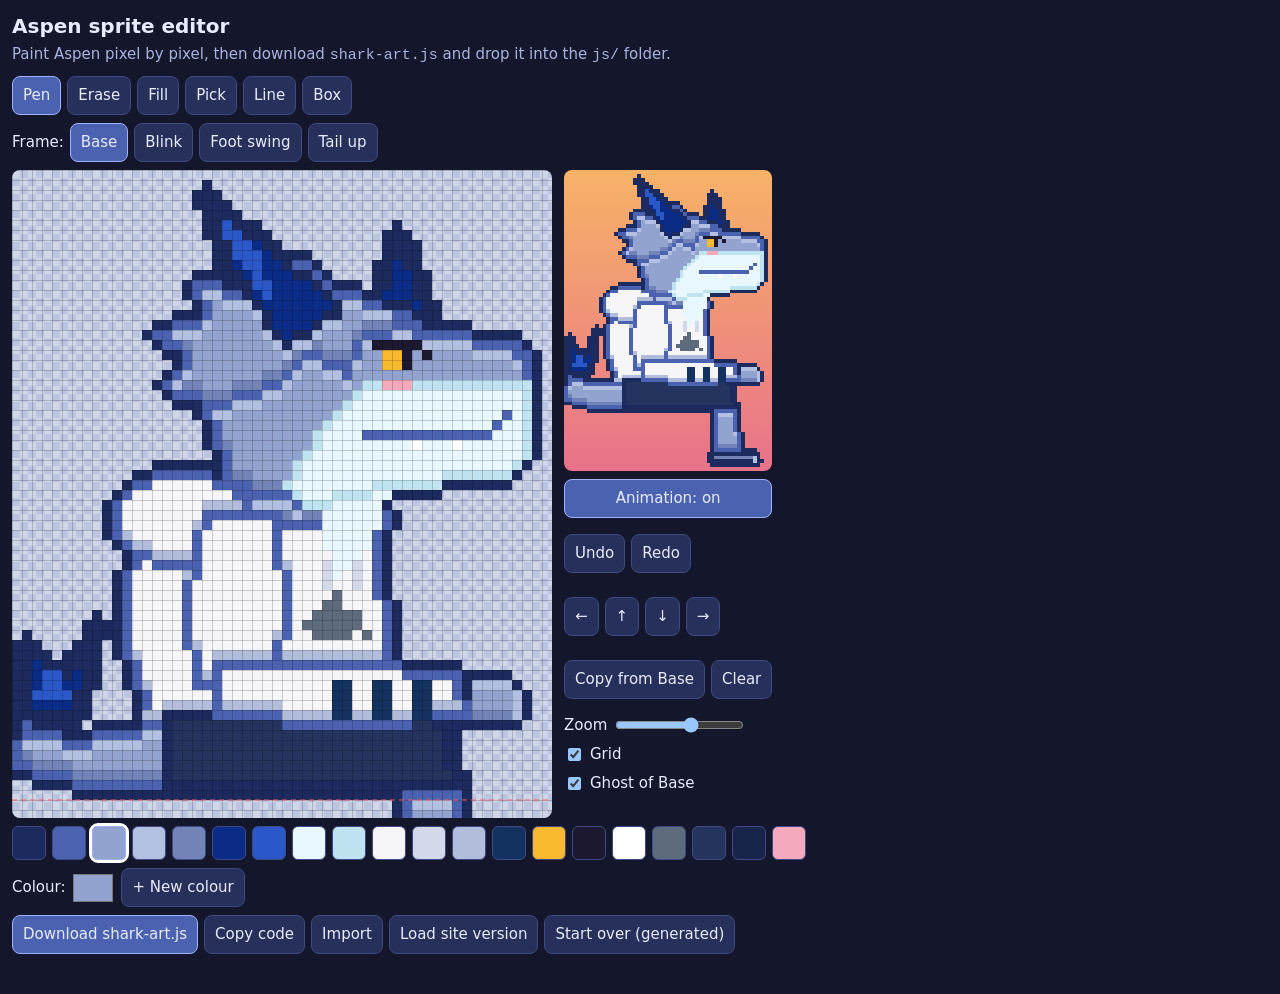
==== editor.html @ 0b8e8479 "PLEASE" ====
<!doctype html>
<html lang="en">
<head>
<meta charset="utf-8">
<meta name="viewport" content="width=device-width,initial-scale=1">
<meta name="robots" content="noindex, nofollow">
<title>Aspen sprite editor</title>
<style>
:root{color-scheme:dark}
body{margin:0;padding:12px;background:#14172b;color:#e8ecff;font:15px/1.4 system-ui,sans-serif}
h1{font-size:20px;margin:0 0 4px}
.s{margin:0 0 10px;color:#a9b3e0}
button,.btn{background:#27305a;color:inherit;border:1px solid #3d4a85;border-radius:8px;padding:8px 10px;font:inherit;cursor:pointer}
button.on{background:#4a62b0;border-color:#9fb2ff}
.bar{display:flex;flex-wrap:wrap;gap:6px;margin:8px 0;align-items:center}
.row{display:flex;flex-wrap:wrap;gap:12px;align-items:flex-start}
.wrap{max-width:100%;max-height:72vh;overflow:auto;border-radius:8px;background-color:#cfd6ea;background-image:linear-gradient(45deg,#bcc5df 25%,transparent 25%,transparent 75%,#bcc5df 75%),linear-gradient(45deg,#bcc5df 25%,transparent 25%,transparent 75%,#bcc5df 75%);background-size:16px 16px;background-position:0 0,8px 8px}
#cv{display:block;touch-action:none;image-rendering:pixelated;cursor:crosshair}
.sw{width:34px;height:34px;padding:0;border-radius:6px}
.sw.on{outline:3px solid #fff}
#pv{image-rendering:pixelated;background:linear-gradient(#f7b267,#e8728a);border-radius:8px;display:block}
#cc{width:44px;height:36px;padding:0;border:0;background:none}
#msg{color:#9fe8b0;min-height:1.4em}
#out{display:none;width:100%;height:120px;margin-top:8px;background:#0d1020;color:#e8ecff}
label{display:flex;gap:6px;align-items:center}
.side{display:flex;flex-direction:column;gap:8px}
</style>
</head>
<body>
<h1>Aspen sprite editor</h1>
<p class="s">Paint Aspen pixel by pixel, then download <code>shark-art.js</code> and drop it into the <code>js/</code> folder.</p>

<div class="bar" id="tools"></div>
<div class="bar"><span>Frame:</span><span class="bar" id="tabs" style="margin:0"></span></div>

<div class="row">
  <div class="wrap" id="wrap"><canvas id="cv"></canvas></div>
  <div class="side">
    <canvas id="pv" width="162" height="234"></canvas>
    <button id="an" class="on">Animation: on</button>
    <div class="bar"><button id="undo">Undo</button><button id="redo">Redo</button></div>
    <div class="bar"><button id="nL">&larr;</button><button id="nU">&uarr;</button><button id="nD">&darr;</button><button id="nR">&rarr;</button></div>
    <div class="bar"><button id="cfb">Copy from Base</button><button id="clr">Clear</button></div>
    <label>Zoom <input type="range" id="z" min="4" max="14"></label>
    <label><input type="checkbox" id="gr" checked> Grid</label>
    <label><input type="checkbox" id="on" checked> Ghost of Base</label>
  </div>
</div>

<div class="bar" id="pal"></div>
<div class="bar"><span>Colour:</span><input type="color" id="cc"><button id="add">+ New colour</button></div>

<div class="bar">
  <button id="dl" class="on">Download shark-art.js</button>
  <button id="cp">Copy code</button>
  <label class="btn">Import <input type="file" id="imp" accept=".js,.json,.txt" hidden></label>
  <button id="ld">Load site version</button>
  <button id="rs">Start over (generated)</button>
</div>
<div id="msg"></div>
<textarea id="out" readonly></textarea>

<script src="js/shark.js"></script>
<script src="js/shark-art.js"></script>
<script>
(function () {
  'use strict';
  var S = window.AspenSprite, SW = S.SW, SH = S.SH, PAL = S.PAL;
  var ORIG = JSON.parse(JSON.stringify(PAL));
  var $ = function (i) { return document.getElementById(i); };
  var NAMES = ['base', 'blink', 'swing', 'tail'];
  var LABEL = { base: 'Base', blink: 'Blink', swing: 'Foot swing', tail: 'Tail up' };
  var F = {}, undo = {}, redo = {}, cur = 'base', tool = 'pen', col = 'b';
  var zoom = Math.max(4, Math.min(10, Math.floor((window.innerWidth - 24) / SW)));
  var down = false, last = null, start = null, snap = null, anim = true, t = 0, KEY = 'aspen-sprite-draft';
  var cv = $('cv'), cx = cv.getContext('2d'), pv = $('pv'), pc = pv.getContext('2d');

  function clone(g) { return g.map(function (r) { return r.slice(); }); }
  function rows(g) { return g.map(function (r) { return r.join(''); }); }
  function toGrid(rs) { return rs.map(function (r) { return r.split(''); }); }
  function blank() { var g = []; for (var y = 0; y < SH; y++) g.push(new Array(SW).fill('.')); return g; }
  function same(a, b) { return rows(a).join('|') === rows(b).join('|'); }
  function art() {
    var o = { pal: {}, base: rows(F.base) };
    Object.keys(PAL).forEach(function (k) { o.pal[k] = PAL[k]; });
    NAMES.slice(1).forEach(function (n) { if (!same(F[n], F.base)) o[n] = rows(F[n]); });
    return o;
  }
  function resetHist() { NAMES.forEach(function (n) { undo[n] = []; redo[n] = []; }); }
  function restorePal() { Object.keys(PAL).forEach(function (k) { delete PAL[k]; }); Object.keys(ORIG).forEach(function (k) { PAL[k] = ORIG[k]; }); }
  function loadProc() {
    restorePal();
    F.base = S.buildProc({}); F.blink = S.buildProc({ blink: true });
    F.swing = S.buildProc({ swing: 1 }); F.tail = S.buildProc({ tail: 2 });
  }
  function loadArt(a) {
    Object.keys(a.pal || {}).forEach(function (k) { PAL[k] = a.pal[k]; });
    F.base = toGrid(a.base);
    NAMES.slice(1).forEach(function (n) { F[n] = a[n] ? toGrid(a[n]) : clone(F.base); });
  }
  function save() { try { localStorage.setItem(KEY, JSON.stringify(art())); } catch (e) {} }
  function msg(s) { $('msg').textContent = s; setTimeout(function () { $('msg').textContent = ''; }, 2500); }

  /* ---------- drawing the editor canvas ---------- */
  function paint(g) {
    for (var y = 0; y < SH; y++) for (var x = 0; x < SW; x++) {
      var k = g[y][x]; if (k === '.') continue;
      cx.fillStyle = PAL[k] || '#f0f'; cx.fillRect(x * zoom, y * zoom, zoom, zoom);
    }
  }
  function draw() {
    cx.clearRect(0, 0, cv.width, cv.height);
    if ($('on').checked && cur !== 'base') { cx.globalAlpha = 0.3; paint(F.base); cx.globalAlpha = 1; }
    paint(F[cur]);
    if ($('gr').checked && zoom >= 6) {
      cx.strokeStyle = 'rgba(0,0,0,.18)'; cx.lineWidth = 1; cx.beginPath();
      for (var x = 0; x <= SW; x++) { cx.moveTo(x * zoom + 0.5, 0); cx.lineTo(x * zoom + 0.5, SH * zoom); }
      for (var y = 0; y <= SH; y++) { cx.moveTo(0, y * zoom + 0.5); cx.lineTo(SW * zoom, y * zoom + 0.5); }
      cx.stroke();
    }
    cx.strokeStyle = '#ff5a5a'; cx.setLineDash([5, 4]); cx.beginPath();   // deck surface (hips sit just above this line)
    cx.moveTo(0, S.SEAT * zoom); cx.lineTo(SW * zoom, S.SEAT * zoom); cx.stroke(); cx.setLineDash([]);
  }
  function size() { cv.width = SW * zoom; cv.height = SH * zoom; cv.style.width = cv.width + 'px'; cv.style.height = cv.height + 'px'; draw(); }
  function mk(w, h) { var c = document.createElement('canvas'); c.width = w; c.height = h; return c; }
  function preview(opt) {
    var c = S.toCanvas(S.fromArt(art(), opt || {}), mk);
    pc.imageSmoothingEnabled = false; pc.clearRect(0, 0, pv.width, pv.height); pc.drawImage(c, 0, 0, pv.width, pv.height);
  }
  function after() { draw(); save(); preview(); }

  /* ---------- tools ---------- */
  function put(g, x, y, k) { if (x >= 0 && y >= 0 && x < SW && y < SH) g[y][x] = k; }
  function line(g, x0, y0, x1, y1, k) {
    var dx = Math.abs(x1 - x0), dy = -Math.abs(y1 - y0), sx = x0 < x1 ? 1 : -1, sy = y0 < y1 ? 1 : -1, e = dx + dy;
    for (;;) { put(g, x0, y0, k); if (x0 === x1 && y0 === y1) break; var e2 = 2 * e; if (e2 >= dy) { e += dy; x0 += sx; } if (e2 <= dx) { e += dx; y0 += sy; } }
  }
  function box(g, x0, y0, x1, y1, k) {
    for (var y = Math.min(y0, y1); y <= Math.max(y0, y1); y++) for (var x = Math.min(x0, x1); x <= Math.max(x0, x1); x++) put(g, x, y, k);
  }
  function fill(g, x, y, k) {
    var tg = g[y][x]; if (tg === k) return; var st = [[x, y]];
    while (st.length) { var p = st.pop(), px = p[0], py = p[1]; if (px < 0 || py < 0 || px >= SW || py >= SH || g[py][px] !== tg) continue; g[py][px] = k; st.push([px + 1, py], [px - 1, py], [px, py + 1], [px, py - 1]); }
  }
  function push() { undo[cur].push(JSON.stringify(rows(F[cur]))); if (undo[cur].length > 100) undo[cur].shift(); redo[cur] = []; }
  function doUndo() { var u = undo[cur]; if (!u.length) return; redo[cur].push(JSON.stringify(rows(F[cur]))); F[cur] = toGrid(JSON.parse(u.pop())); after(); }
  function doRedo() { var r = redo[cur]; if (!r.length) return; undo[cur].push(JSON.stringify(rows(F[cur]))); F[cur] = toGrid(JSON.parse(r.pop())); after(); }
  function nudge(dx, dy) {
    push(); var g = F[cur], n = blank();
    for (var y = 0; y < SH; y++) for (var x = 0; x < SW; x++) { var nx = x + dx, ny = y + dy; if (nx >= 0 && ny >= 0 && nx < SW && ny < SH) n[ny][nx] = g[y][x]; }
    F[cur] = n; after();
  }
  function pos(e) { var r = cv.getBoundingClientRect(); return [Math.floor((e.clientX - r.left) / r.width * SW), Math.floor((e.clientY - r.top) / r.height * SH)]; }

  cv.addEventListener('pointerdown', function (e) {
    e.preventDefault(); var p = pos(e);
    if (p[0] < 0 || p[1] < 0 || p[0] >= SW || p[1] >= SH) return;
    var g = F[cur], k = tool === 'erase' ? '.' : col;
    if (tool === 'pick') { var c = g[p[1]][p[0]]; if (c !== '.') { col = c; tool = 'pen'; ui(); } return; }
    cv.setPointerCapture(e.pointerId); push(); down = true; start = last = p; snap = clone(g);
    if (tool === 'fill') fill(g, p[0], p[1], k); else if (tool === 'pen' || tool === 'erase') put(g, p[0], p[1], k);
    draw();
  });
  cv.addEventListener('pointermove', function (e) {
    if (!down) return; var p = pos(e), k = tool === 'erase' ? '.' : col;
    if (tool === 'pen' || tool === 'erase') { line(F[cur], last[0], last[1], p[0], p[1], k); last = p; }
    else if (tool === 'line' || tool === 'box') { F[cur] = clone(snap); (tool === 'line' ? line : box)(F[cur], start[0], start[1], p[0], p[1], k); }
    draw();
  });
  function up() { if (down) { down = false; save(); preview(); } }
  cv.addEventListener('pointerup', up); cv.addEventListener('pointercancel', up);

  /* ---------- interface ---------- */
  function ui() {
    $('tools').innerHTML = [['pen', 'Pen'], ['erase', 'Erase'], ['fill', 'Fill'], ['pick', 'Pick'], ['line', 'Line'], ['box', 'Box']].map(function (x) {
      return '<button data-t="' + x[0] + '"' + (tool === x[0] ? ' class="on"' : '') + '>' + x[1] + '</button>';
    }).join('');
    $('tabs').innerHTML = NAMES.map(function (n) { return '<button data-f="' + n + '"' + (cur === n ? ' class="on"' : '') + '>' + LABEL[n] + '</button>'; }).join('');
    $('pal').innerHTML = Object.keys(PAL).map(function (k) {
      return '<button class="sw' + (col === k ? ' on' : '') + '" data-k="' + k + '" style="background:' + PAL[k] + '" title="' + k + '"></button>';
    }).join('');
    if ($('cc').value !== PAL[col]) $('cc').value = PAL[col] || '#000000';
  }
  $('tools').onclick = function (e) { var v = e.target.getAttribute('data-t'); if (v) { tool = v; ui(); } };
  $('tabs').onclick = function (e) { var v = e.target.getAttribute('data-f'); if (v) { cur = v; ui(); draw(); } };
  $('pal').onclick = function (e) { var v = e.target.getAttribute('data-k'); if (v) { col = v; if (tool === 'erase' || tool === 'pick') tool = 'pen'; ui(); } };
  $('cc').oninput = function () { PAL[col] = this.value; ui(); draw(); save(); preview(); };
  $('add').onclick = function () {
    var cs = 'acefjklmoqrsuxzACDEIJKLMQRTUVXYZ0123456789', k = '';
    for (var i = 0; i < cs.length; i++) if (!(cs[i] in PAL)) { k = cs[i]; break; }
    if (!k) { msg('Palette is full'); return; }
    PAL[k] = '#ff00ff'; col = k; tool = 'pen'; ui();
  };
  $('undo').onclick = doUndo; $('redo').onclick = doRedo;
  $('nL').onclick = function () { nudge(-1, 0); }; $('nR').onclick = function () { nudge(1, 0); };
  $('nU').onclick = function () { nudge(0, -1); }; $('nD').onclick = function () { nudge(0, 1); };
  $('cfb').onclick = function () { if (cur === 'base') return; push(); F[cur] = clone(F.base); after(); };
  $('clr').onclick = function () { push(); F[cur] = blank(); after(); };
  $('z').oninput = function () { zoom = +this.value; size(); };
  $('gr').onchange = draw; $('on').onchange = draw;
  $('an').onclick = function () { anim = !anim; this.textContent = 'Animation: ' + (anim ? 'on' : 'off'); this.className = anim ? 'on' : ''; if (!anim) preview(); };
  document.addEventListener('keydown', function (e) {
    if (!(e.ctrlKey || e.metaKey)) return;
    if (e.key === 'z') { e.preventDefault(); e.shiftKey ? doRedo() : doUndo(); }
    else if (e.key === 'y') { e.preventDefault(); doRedo(); }
  });
  function fresh() { resetHist(); ui(); size(); preview(); save(); }
  $('ld').onclick = function () { if (window.AspenSpriteArt) loadArt(window.AspenSpriteArt); else loadProc(); fresh(); msg('Loaded what the site uses right now'); };
  $('rs').onclick = function () { if (confirm('Throw away your edits and start from the generated sprite?')) { loadProc(); fresh(); } };

  /* ---------- export / import ---------- */
  function text() { return '/* Aspen sprite art, made with editor.html. Put this file at js/shark-art.js and reload the site. */\nwindow.AspenSpriteArt = ' + JSON.stringify(art(), null, 1) + ';\n'; }
  $('dl').onclick = function () {
    var a = document.createElement('a'); a.href = URL.createObjectURL(new Blob([text()], { type: 'text/javascript' }));
    a.download = 'shark-art.js'; document.body.appendChild(a); a.click(); a.remove(); msg('Downloaded shark-art.js');
  };
  function fallback(s) { var o = $('out'); o.style.display = 'block'; o.value = s; o.select(); msg('Select all and copy'); }
  $('cp').onclick = function () {
    var s = text();
    if (navigator.clipboard) navigator.clipboard.writeText(s).then(function () { msg('Copied!'); }, function () { fallback(s); }); else fallback(s);
  };
  $('imp').onchange = function () {
    var f = this.files[0]; if (!f) return; var r = new FileReader();
    r.onload = function () {
      try {
        var tx = r.result, a = JSON.parse(tx.slice(tx.indexOf('{'), tx.lastIndexOf('}') + 1));
        if (a.base && a.base.length === SH) { loadArt(a); fresh(); msg('Imported'); } else msg('That is not a sprite file');
      } catch (e) { msg('Could not read that file'); }
    };
    r.readAsText(f);
  };

  /* ---------- start ---------- */
  var d = null; try { d = JSON.parse(localStorage.getItem(KEY)); } catch (e) {}
  if (d && d.base && d.base.length === SH) loadArt(d); else if (window.AspenSpriteArt) loadArt(window.AspenSpriteArt); else loadProc();
  $('z').value = zoom; resetHist(); ui(); size(); preview();
  setInterval(function () {
    if (!anim) return; t++;
    preview({ blink: t % 12 === 0, swing: (t >> 2) & 1, tail: [0, 1, 2, 1][t % 4] });
  }, 350);
})();
</script>
</body>
</html>
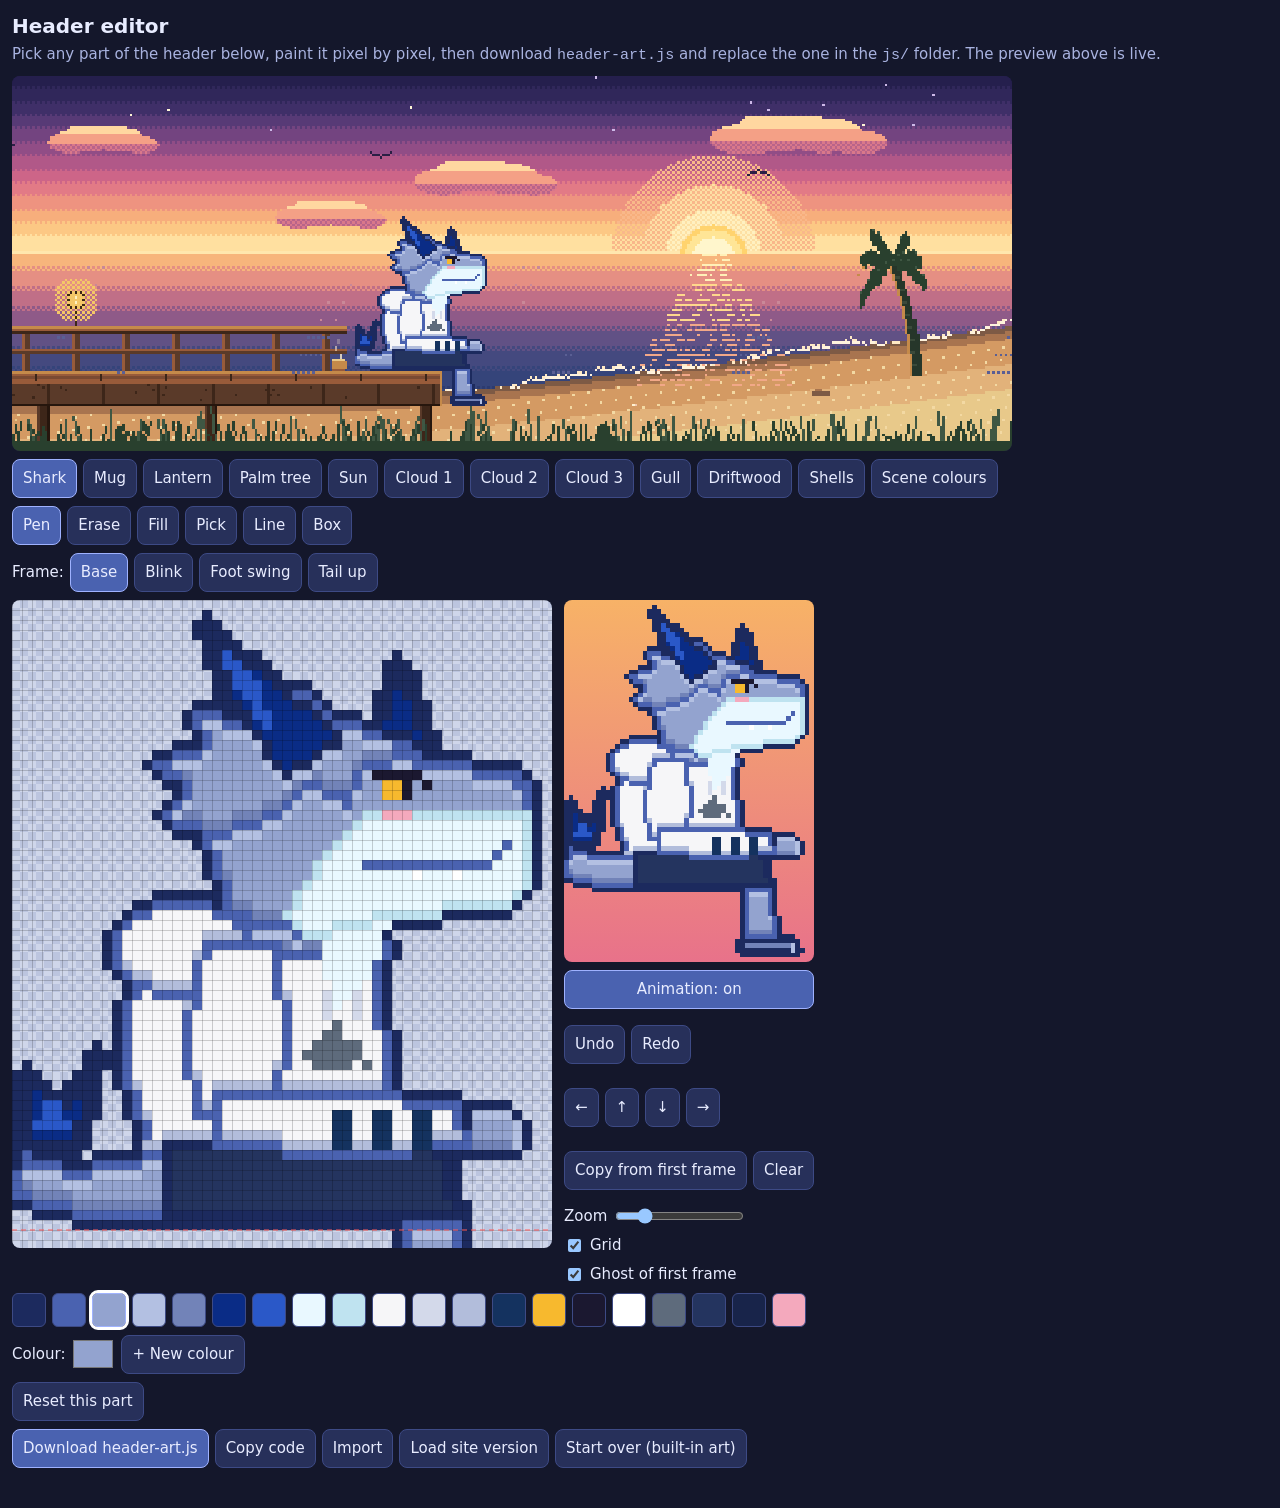
==== commit 45ee7ab3: "Rebuild header editor" ====
--- a/editor.html
+++ b/editor.html
@@ -4,11 +4,12 @@
 <meta charset="utf-8">
 <meta name="viewport" content="width=device-width,initial-scale=1">
 <meta name="robots" content="noindex, nofollow">
-<title>Aspen sprite editor</title>
+<title>Header editor</title>
 <style>
 :root{color-scheme:dark}
 body{margin:0;padding:12px;background:#14172b;color:#e8ecff;font:15px/1.4 system-ui,sans-serif}
 h1{font-size:20px;margin:0 0 4px}
+h2{font-size:16px;margin:12px 0 4px}
 .s{margin:0 0 10px;color:#a9b3e0}
 button,.btn{background:#27305a;color:inherit;border:1px solid #3d4a85;border-radius:8px;padding:8px 10px;font:inherit;cursor:pointer}
 button.on{background:#4a62b0;border-color:#9fb2ff}
@@ -18,116 +19,278 @@
 #cv{display:block;touch-action:none;image-rendering:pixelated;cursor:crosshair}
 .sw{width:34px;height:34px;padding:0;border-radius:6px}
 .sw.on{outline:3px solid #fff}
-#pv{image-rendering:pixelated;background:linear-gradient(#f7b267,#e8728a);border-radius:8px;display:block}
+#pv{image-rendering:pixelated;background:linear-gradient(#f7b267,#e8728a);border-radius:8px;display:block;max-width:100%}
 #cc{width:44px;height:36px;padding:0;border:0;background:none}
 #msg{color:#9fe8b0;min-height:1.4em}
 #out{display:none;width:100%;height:120px;margin-top:8px;background:#0d1020;color:#e8ecff}
 label{display:flex;gap:6px;align-items:center}
 .side{display:flex;flex-direction:column;gap:8px}
+#hdr{display:block;width:100%;max-width:1000px;image-rendering:pixelated;image-rendering:crisp-edges;border-radius:8px;background:#251f4d}
+#assets button .dot{display:inline-block;width:7px;height:7px;border-radius:50%;background:#9fe8b0;margin-left:6px}
+.grp{margin:10px 0}
+.grp b{display:block;margin-bottom:2px;color:#a9b3e0;font-weight:600}
+.cs input,.cl input{width:44px;height:34px;padding:0;border:0;background:none;cursor:pointer}
+.cl{min-width:230px}
 </style>
 </head>
 <body>
-<h1>Aspen sprite editor</h1>
-<p class="s">Paint Aspen pixel by pixel, then download <code>shark-art.js</code> and drop it into the <code>js/</code> folder.</p>
-
-<div class="bar" id="tools"></div>
-<div class="bar"><span>Frame:</span><span class="bar" id="tabs" style="margin:0"></span></div>
-
-<div class="row">
-  <div class="wrap" id="wrap"><canvas id="cv"></canvas></div>
-  <div class="side">
-    <canvas id="pv" width="162" height="234"></canvas>
-    <button id="an" class="on">Animation: on</button>
-    <div class="bar"><button id="undo">Undo</button><button id="redo">Redo</button></div>
-    <div class="bar"><button id="nL">&larr;</button><button id="nU">&uarr;</button><button id="nD">&darr;</button><button id="nR">&rarr;</button></div>
-    <div class="bar"><button id="cfb">Copy from Base</button><button id="clr">Clear</button></div>
-    <label>Zoom <input type="range" id="z" min="4" max="14"></label>
-    <label><input type="checkbox" id="gr" checked> Grid</label>
-    <label><input type="checkbox" id="on" checked> Ghost of Base</label>
+<h1>Header editor</h1>
+<p class="s">Pick any part of the header below, paint it pixel by pixel, then download <code>header-art.js</code> and replace the one in the <code>js/</code> folder. The preview above is live.</p>
+
+<canvas id="hdr" width="400" height="150" aria-label="Live preview of the header"></canvas>
+
+<div class="bar" id="assets"></div>
+
+<div id="sp">
+  <div class="bar" id="tools"></div>
+  <div class="bar multi"><span>Frame:</span><span class="bar" id="tabs" style="margin:0"></span></div>
+
+  <div class="row">
+    <div class="wrap" id="wrap"><canvas id="cv"></canvas></div>
+    <div class="side">
+      <canvas id="pv" width="162" height="234"></canvas>
+      <button id="an" class="on">Animation: on</button>
+      <div class="bar"><button id="undo">Undo</button><button id="redo">Redo</button></div>
+      <div class="bar"><button id="nL">&larr;</button><button id="nU">&uarr;</button><button id="nD">&darr;</button><button id="nR">&rarr;</button></div>
+      <div class="bar"><button id="cfb" class="multi">Copy from first frame</button><button id="clr">Clear</button></div>
+      <label>Zoom <input type="range" id="z" min="3" max="40"></label>
+      <label><input type="checkbox" id="gr" checked> Grid</label>
+      <label class="multi"><input type="checkbox" id="on" checked> Ghost of first frame</label>
+    </div>
   </div>
+
+  <div class="bar" id="pal"></div>
+  <div class="bar"><span>Colour:</span><input type="color" id="cc"><button id="add">+ New colour</button></div>
+  <div class="bar"><button id="ra">Reset this part</button></div>
 </div>
 
-<div class="bar" id="pal"></div>
-<div class="bar"><span>Colour:</span><input type="color" id="cc"><button id="add">+ New colour</button></div>
+<div id="colp" style="display:none"></div>
 
 <div class="bar">
-  <button id="dl" class="on">Download shark-art.js</button>
+  <button id="dl" class="on">Download header-art.js</button>
   <button id="cp">Copy code</button>
   <label class="btn">Import <input type="file" id="imp" accept=".js,.json,.txt" hidden></label>
   <button id="ld">Load site version</button>
-  <button id="rs">Start over (generated)</button>
+  <button id="rs">Start over (built-in art)</button>
 </div>
 <div id="msg"></div>
 <textarea id="out" readonly></textarea>
 
+<script src="js/header-art.js"></script>
 <script src="js/shark.js"></script>
-<script src="js/shark-art.js"></script>
+<script src="js/scene.js"></script>
 <script>
 (function () {
   'use strict';
-  var S = window.AspenSprite, SW = S.SW, SH = S.SH, PAL = S.PAL;
-  var ORIG = JSON.parse(JSON.stringify(PAL));
+  var S = window.AspenSprite, SC = window.AspenScene;
   var $ = function (i) { return document.getElementById(i); };
-  var NAMES = ['base', 'blink', 'swing', 'tail'];
-  var LABEL = { base: 'Base', blink: 'Blink', swing: 'Foot swing', tail: 'Tail up' };
-  var F = {}, undo = {}, redo = {}, cur = 'base', tool = 'pen', col = 'b';
-  var zoom = Math.max(4, Math.min(10, Math.floor((window.innerWidth - 24) / SW)));
-  var down = false, last = null, start = null, snap = null, anim = true, t = 0, KEY = 'aspen-sprite-draft';
+  var CHARS = 'abcdefghijklmnopqrstuvwxyzABCDEFGHIJKLMNOPQRSTUVWXYZ0123456789';
+  var KEY = 'aspen-header-draft', OLD_KEY = 'aspen-sprite-draft';
+  var PAL = S.PAL, ORIG = jc(PAL);
+
+  // what the live site is using right now (captured before the editor swaps in its own copy)
+  var SITE_HDR = window.AspenHeaderArt ? jc(window.AspenHeaderArt) : null;
+  var SITE_SHARK = window.AspenSpriteArt ? jc(window.AspenSpriteArt) : null;
+
+  var FNAME = { base: 'Base', blink: 'Blink', swing: 'Foot swing', tail: 'Tail up', up: 'Wings up', down: 'Wings down' };
+  var LIST = [{ id: 'shark', label: 'Shark', w: S.SW, h: S.SH, frames: ['base', 'blink', 'swing', 'tail'] }].concat(
+    SC.ASSETS.map(function (a) { return { id: a.id, label: a.label, w: a.w, h: a.h, frames: a.frames }; })
+  );
+  var BYID = {};
+  LIST.forEach(function (d) { BYID[d.id] = d; });
+
+  var DF = {};            // built-in art for every asset (never changes)
+  var ST = {};            // working copy: ST[id] = { pal: {key: '#hex'}, frames: { name: grid } }
+  var COL = {};           // working scene colours
+  var cur = 'shark', frame = 'base', mode = 'sprite', tool = 'pen', pk = 'b';
+  var SW = S.SW, SH = S.SH;
+  var undo = {}, redo = {};
+  var zoom = 8, down = false, last = null, start = null, snap = null, anim = true, t = 0, sceneDirty = true, scene = null;
   var cv = $('cv'), cx = cv.getContext('2d'), pv = $('pv'), pc = pv.getContext('2d');
-
-  function clone(g) { return g.map(function (r) { return r.slice(); }); }
+  var hdr = $('hdr'), hc = hdr.getContext('2d');
+  var T0 = performance.now();
+
+  /* ---------- small helpers ---------- */
+  function jc(o) { return JSON.parse(JSON.stringify(o)); }
+  function cloneGrid(g) { return g.map(function (r) { return r.slice(); }); }
   function rows(g) { return g.map(function (r) { return r.join(''); }); }
   function toGrid(rs) { return rs.map(function (r) { return r.split(''); }); }
   function blank() { var g = []; for (var y = 0; y < SH; y++) g.push(new Array(SW).fill('.')); return g; }
   function same(a, b) { return rows(a).join('|') === rows(b).join('|'); }
-  function art() {
-    var o = { pal: {}, base: rows(F.base) };
+  function mk(w, h) { var c = document.createElement('canvas'); c.width = w; c.height = h; return c; }
+  function pal() { return ST[cur].pal; }
+  function G() { return ST[cur].frames[frame]; }
+  function setG(g) { ST[cur].frames[frame] = g; }
+  function hk() { return cur + '|' + frame; }
+  function msg(s) { $('msg').textContent = s; setTimeout(function () { $('msg').textContent = ''; }, 2500); }
+  function hex(v) { return ('0' + v.toString(16)).slice(-2); }
+
+  function freeKey(p) {
+    for (var i = 0; i < CHARS.length; i++) if (!(CHARS.charAt(i) in p)) return CHARS.charAt(i);
+    return '';
+  }
+  // read a canvas into a grid of palette letters, adding new colours to pal as they turn up
+  function canvasToGrid(c, p, rev) {
+    var w = c.width, h = c.height, d = c.getContext('2d').getImageData(0, 0, w, h).data, g = [];
+    for (var y = 0; y < h; y++) {
+      var row = [];
+      for (var x = 0; x < w; x++) {
+        var i = (y * w + x) * 4;
+        if (d[i + 3] < 128) { row.push('.'); continue; }
+        var col = '#' + hex(d[i]) + hex(d[i + 1]) + hex(d[i + 2]);
+        if (!(col in rev)) { var k = freeKey(p); p[k] = col; rev[col] = k; }
+        row.push(rev[col]);
+      }
+      g.push(row);
+    }
+    return g;
+  }
+  function renderGrid(g, p) {
+    var c = mk(g[0].length, g.length), x = c.getContext('2d');
+    for (var y = 0; y < g.length; y++) for (var i = 0; i < g[0].length; i++) {
+      var k = g[y][i]; if (k === '.') continue;
+      x.fillStyle = p[k] || '#f0f'; x.fillRect(i, y, 1, 1);
+    }
+    return c;
+  }
+
+  /* ---------- built-in art and loading ---------- */
+  function buildDefaults() {
+    DF.shark = { pal: jc(PAL), frames: { base: S.buildProc({}), blink: S.buildProc({ blink: true }), swing: S.buildProc({ swing: 1 }), tail: S.buildProc({ tail: 2 }) } };
+    SC.ASSETS.forEach(function (a) {
+      var p = {}, rev = {}, fr = {};
+      a.frames.forEach(function (f) { fr[f] = canvasToGrid(SC.defaultCanvas(a.id, f, mk), p, rev); });
+      DF[a.id] = { pal: p, frames: fr };
+    });
+  }
+  function cloneAsset(d) {
+    var o = { pal: jc(d.pal), frames: {} };
+    Object.keys(d.frames).forEach(function (f) { o.frames[f] = cloneGrid(d.frames[f]); });
+    return o;
+  }
+  // the shark's colours live in the shared S.PAL object so the sprite code and the editor always agree
+  function setSharkPal(p) {
+    Object.keys(PAL).forEach(function (k) { delete PAL[k]; });
+    Object.keys(p).forEach(function (k) { PAL[k] = p[k]; });
+    ST.shark.pal = PAL;
+  }
+  function rowsOk(r, def) {
+    if (!Array.isArray(r) || r.length !== def.h) return false;
+    return r.every(function (s) { return typeof s === 'string' && s.length === def.w; });
+  }
+  function applySprite(id, d) {
+    var def = BYID[id];
+    if (!d || !d.frames) return;
+    var first = d.frames[Object.keys(d.frames)[0]];
+    if (!rowsOk(first, def)) return;
+    var p = {};
+    Object.keys(d.pal || {}).forEach(function (k) { p[k] = d.pal[k]; });
+    var fr = {};
+    def.frames.forEach(function (f) { var r = d.frames[f] || first; fr[f] = toGrid(rowsOk(r, def) ? r : first); });
+    ST[id] = { pal: p, frames: fr };
+  }
+  function applyShark(a) {
+    if (!a || !rowsOk(a.base, BYID.shark)) return;
+    Object.keys(a.pal || {}).forEach(function (k) { PAL[k] = a.pal[k]; });
+    var f = ST.shark.frames;
+    f.base = toGrid(a.base);
+    ['blink', 'swing', 'tail'].forEach(function (n) { f[n] = rowsOk(a[n], BYID.shark) ? toGrid(a[n]) : cloneGrid(f.base); });
+  }
+  function colOk(k, v) {
+    var d = SC.DEFAULT_COLORS[k];
+    if (d === undefined) return false;
+    return Array.isArray(d) ? (Array.isArray(v) && v.length === d.length) : typeof v === 'string';
+  }
+  function loadAll(h, shark) {
+    h = h || {};
+    LIST.forEach(function (d) { ST[d.id] = cloneAsset(DF[d.id]); });
+    setSharkPal(DF.shark.pal);
+    COL = jc(SC.DEFAULT_COLORS);
+    Object.keys(h.colors || {}).forEach(function (k) { if (colOk(k, h.colors[k])) COL[k] = jc(h.colors[k]); });
+    Object.keys(h.sprites || {}).forEach(function (id) { if (id !== 'shark' && BYID[id]) applySprite(id, h.sprites[id]); });
+    if (shark) applyShark(shark);
+  }
+  function resetAsset(id) {
+    ST[id] = cloneAsset(DF[id]);
+    if (id === 'shark') setSharkPal(DF.shark.pal);
+  }
+
+  /* ---------- what gets saved ---------- */
+  function usedPal(st) {
+    var used = {}, o = {};
+    Object.keys(st.frames).forEach(function (f) { st.frames[f].forEach(function (r) { r.forEach(function (k) { if (k !== '.') used[k] = 1; }); }); });
+    Object.keys(used).forEach(function (k) { o[k] = st.pal[k] || '#ff00ff'; });
+    return o;
+  }
+  function sig(id, st) {
+    var fr = {};
+    Object.keys(st.frames).forEach(function (f) { fr[f] = rows(st.frames[f]); });
+    return JSON.stringify({ p: id === 'shark' ? st.pal : usedPal(st), f: fr });
+  }
+  function modified(id) { return sig(id, ST[id]) !== sig(id, DF[id]); }
+  function sharkArt() {
+    var f = ST.shark.frames, o = { pal: {}, base: rows(f.base) };
     Object.keys(PAL).forEach(function (k) { o.pal[k] = PAL[k]; });
-    NAMES.slice(1).forEach(function (n) { if (!same(F[n], F.base)) o[n] = rows(F[n]); });
+    ['blink', 'swing', 'tail'].forEach(function (n) { if (!same(f[n], f.base)) o[n] = rows(f[n]); });
     return o;
   }
-  function resetHist() { NAMES.forEach(function (n) { undo[n] = []; redo[n] = []; }); }
-  function restorePal() { Object.keys(PAL).forEach(function (k) { delete PAL[k]; }); Object.keys(ORIG).forEach(function (k) { PAL[k] = ORIG[k]; }); }
-  function loadProc() {
-    restorePal();
-    F.base = S.buildProc({}); F.blink = S.buildProc({ blink: true });
-    F.swing = S.buildProc({ swing: 1 }); F.tail = S.buildProc({ tail: 2 });
-  }
-  function loadArt(a) {
-    Object.keys(a.pal || {}).forEach(function (k) { PAL[k] = a.pal[k]; });
-    F.base = toGrid(a.base);
-    NAMES.slice(1).forEach(function (n) { F[n] = a[n] ? toGrid(a[n]) : clone(F.base); });
-  }
-  function save() { try { localStorage.setItem(KEY, JSON.stringify(art())); } catch (e) {} }
-  function msg(s) { $('msg').textContent = s; setTimeout(function () { $('msg').textContent = ''; }, 2500); }
+  // only parts you changed are written, so everything else keeps using the built-in art
+  function exportObj() {
+    var h = { colors: {}, sprites: {} }, shark = null;
+    LIST.forEach(function (d) {
+      if (!modified(d.id)) return;
+      if (d.id === 'shark') { shark = sharkArt(); return; }
+      var st = ST[d.id], o = { pal: usedPal(st), frames: {} };
+      d.frames.forEach(function (f) { o.frames[f] = rows(st.frames[f]); });
+      h.sprites[d.id] = o;
+    });
+    Object.keys(COL).forEach(function (k) { if (JSON.stringify(COL[k]) !== JSON.stringify(SC.DEFAULT_COLORS[k])) h.colors[k] = jc(COL[k]); });
+    return { hdr: h, shark: shark };
+  }
+  function save() { try { localStorage.setItem(KEY, JSON.stringify(exportObj())); } catch (e) {} }
+  function applyGlobals() {
+    var o = exportObj();
+    window.AspenHeaderArt = o.hdr;
+    window.AspenSpriteArt = o.shark || undefined;
+  }
 
   /* ---------- drawing the editor canvas ---------- */
   function paint(g) {
+    var p = pal();
     for (var y = 0; y < SH; y++) for (var x = 0; x < SW; x++) {
       var k = g[y][x]; if (k === '.') continue;
-      cx.fillStyle = PAL[k] || '#f0f'; cx.fillRect(x * zoom, y * zoom, zoom, zoom);
+      cx.fillStyle = p[k] || '#f0f'; cx.fillRect(x * zoom, y * zoom, zoom, zoom);
     }
   }
   function draw() {
+    var f0 = BYID[cur].frames[0];
     cx.clearRect(0, 0, cv.width, cv.height);
-    if ($('on').checked && cur !== 'base') { cx.globalAlpha = 0.3; paint(F.base); cx.globalAlpha = 1; }
-    paint(F[cur]);
+    if ($('on').checked && frame !== f0) { cx.globalAlpha = 0.3; paint(ST[cur].frames[f0]); cx.globalAlpha = 1; }
+    paint(G());
     if ($('gr').checked && zoom >= 6) {
       cx.strokeStyle = 'rgba(0,0,0,.18)'; cx.lineWidth = 1; cx.beginPath();
       for (var x = 0; x <= SW; x++) { cx.moveTo(x * zoom + 0.5, 0); cx.lineTo(x * zoom + 0.5, SH * zoom); }
       for (var y = 0; y <= SH; y++) { cx.moveTo(0, y * zoom + 0.5); cx.lineTo(SW * zoom, y * zoom + 0.5); }
       cx.stroke();
     }
-    cx.strokeStyle = '#ff5a5a'; cx.setLineDash([5, 4]); cx.beginPath();   // deck surface (hips sit just above this line)
-    cx.moveTo(0, S.SEAT * zoom); cx.lineTo(SW * zoom, S.SEAT * zoom); cx.stroke(); cx.setLineDash([]);
-  }
-  function size() { cv.width = SW * zoom; cv.height = SH * zoom; cv.style.width = cv.width + 'px'; cv.style.height = cv.height + 'px'; draw(); }
-  function mk(w, h) { var c = document.createElement('canvas'); c.width = w; c.height = h; return c; }
+    if (cur === 'shark') {                                                   // deck surface (hips sit just above this line)
+      cx.strokeStyle = '#ff5a5a'; cx.setLineDash([5, 4]); cx.beginPath();
+      cx.moveTo(0, S.SEAT * zoom); cx.lineTo(SW * zoom, S.SEAT * zoom); cx.stroke(); cx.setLineDash([]);
+    }
+  }
+  function size() {
+    cv.width = SW * zoom; cv.height = SH * zoom; cv.style.width = cv.width + 'px'; cv.style.height = cv.height + 'px';
+    var ps = Math.max(1, Math.min(12, Math.floor(240 / Math.max(SW, SH))));
+    pv.width = SW * ps; pv.height = SH * ps;
+    draw();
+  }
   function preview(opt) {
-    var c = S.toCanvas(S.fromArt(art(), opt || {}), mk);
+    opt = opt || {};
+    var g = cur === 'shark' ? S.fromArt(sharkArt(), opt) : ST[cur].frames[opt.frame || frame];
+    var c = renderGrid(g, pal());
     pc.imageSmoothingEnabled = false; pc.clearRect(0, 0, pv.width, pv.height); pc.drawImage(c, 0, 0, pv.width, pv.height);
   }
-  function after() { draw(); save(); preview(); }
+  function after() { draw(); save(); preview(); bar(); sceneDirty = true; }
 
   /* ---------- tools ---------- */
   function put(g, x, y, k) { if (x >= 0 && y >= 0 && x < SW && y < SH) g[y][x] = k; }
@@ -142,102 +305,194 @@
     var tg = g[y][x]; if (tg === k) return; var st = [[x, y]];
     while (st.length) { var p = st.pop(), px = p[0], py = p[1]; if (px < 0 || py < 0 || px >= SW || py >= SH || g[py][px] !== tg) continue; g[py][px] = k; st.push([px + 1, py], [px - 1, py], [px, py + 1], [px, py - 1]); }
   }
-  function push() { undo[cur].push(JSON.stringify(rows(F[cur]))); if (undo[cur].length > 100) undo[cur].shift(); redo[cur] = []; }
-  function doUndo() { var u = undo[cur]; if (!u.length) return; redo[cur].push(JSON.stringify(rows(F[cur]))); F[cur] = toGrid(JSON.parse(u.pop())); after(); }
-  function doRedo() { var r = redo[cur]; if (!r.length) return; undo[cur].push(JSON.stringify(rows(F[cur]))); F[cur] = toGrid(JSON.parse(r.pop())); after(); }
+  function push() {
+    var key = hk(); undo[key] = undo[key] || [];
+    undo[key].push(JSON.stringify(rows(G()))); if (undo[key].length > 100) undo[key].shift(); redo[key] = [];
+  }
+  function doUndo() {
+    var key = hk(), u = undo[key]; if (!u || !u.length) return;
+    redo[key] = redo[key] || []; redo[key].push(JSON.stringify(rows(G()))); setG(toGrid(JSON.parse(u.pop()))); after();
+  }
+  function doRedo() {
+    var key = hk(), r = redo[key]; if (!r || !r.length) return;
+    undo[key] = undo[key] || []; undo[key].push(JSON.stringify(rows(G()))); setG(toGrid(JSON.parse(r.pop()))); after();
+  }
   function nudge(dx, dy) {
-    push(); var g = F[cur], n = blank();
+    push(); var g = G(), n = blank();
     for (var y = 0; y < SH; y++) for (var x = 0; x < SW; x++) { var nx = x + dx, ny = y + dy; if (nx >= 0 && ny >= 0 && nx < SW && ny < SH) n[ny][nx] = g[y][x]; }
-    F[cur] = n; after();
+    setG(n); after();
   }
   function pos(e) { var r = cv.getBoundingClientRect(); return [Math.floor((e.clientX - r.left) / r.width * SW), Math.floor((e.clientY - r.top) / r.height * SH)]; }
 
   cv.addEventListener('pointerdown', function (e) {
     e.preventDefault(); var p = pos(e);
     if (p[0] < 0 || p[1] < 0 || p[0] >= SW || p[1] >= SH) return;
-    var g = F[cur], k = tool === 'erase' ? '.' : col;
-    if (tool === 'pick') { var c = g[p[1]][p[0]]; if (c !== '.') { col = c; tool = 'pen'; ui(); } return; }
-    cv.setPointerCapture(e.pointerId); push(); down = true; start = last = p; snap = clone(g);
+    var g = G(), k = tool === 'erase' ? '.' : pk;
+    if (tool === 'pick') { var c = g[p[1]][p[0]]; if (c !== '.') { pk = c; tool = 'pen'; ui(); } return; }
+    cv.setPointerCapture(e.pointerId); push(); down = true; start = last = p; snap = cloneGrid(g);
     if (tool === 'fill') fill(g, p[0], p[1], k); else if (tool === 'pen' || tool === 'erase') put(g, p[0], p[1], k);
     draw();
   });
   cv.addEventListener('pointermove', function (e) {
-    if (!down) return; var p = pos(e), k = tool === 'erase' ? '.' : col;
-    if (tool === 'pen' || tool === 'erase') { line(F[cur], last[0], last[1], p[0], p[1], k); last = p; }
-    else if (tool === 'line' || tool === 'box') { F[cur] = clone(snap); (tool === 'line' ? line : box)(F[cur], start[0], start[1], p[0], p[1], k); }
+    if (!down) return; var p = pos(e), k = tool === 'erase' ? '.' : pk;
+    if (tool === 'pen' || tool === 'erase') { line(G(), last[0], last[1], p[0], p[1], k); last = p; }
+    else if (tool === 'line' || tool === 'box') { setG(cloneGrid(snap)); (tool === 'line' ? line : box)(G(), start[0], start[1], p[0], p[1], k); }
     draw();
   });
-  function up() { if (down) { down = false; save(); preview(); } }
+  function up() { if (down) { down = false; save(); preview(); bar(); sceneDirty = true; } }
   cv.addEventListener('pointerup', up); cv.addEventListener('pointercancel', up);
 
   /* ---------- interface ---------- */
+  function bar() {
+    $('assets').innerHTML = LIST.map(function (d) {
+      return '<button data-a="' + d.id + '"' + (mode === 'sprite' && cur === d.id ? ' class="on"' : '') + '>' + d.label + (modified(d.id) ? '<span class="dot"></span>' : '') + '</button>';
+    }).join('') + '<button data-a="colors"' + (mode === 'colors' ? ' class="on"' : '') + '>Scene colours</button>';
+  }
   function ui() {
+    var d = BYID[cur], p = pal();
     $('tools').innerHTML = [['pen', 'Pen'], ['erase', 'Erase'], ['fill', 'Fill'], ['pick', 'Pick'], ['line', 'Line'], ['box', 'Box']].map(function (x) {
       return '<button data-t="' + x[0] + '"' + (tool === x[0] ? ' class="on"' : '') + '>' + x[1] + '</button>';
     }).join('');
-    $('tabs').innerHTML = NAMES.map(function (n) { return '<button data-f="' + n + '"' + (cur === n ? ' class="on"' : '') + '>' + LABEL[n] + '</button>'; }).join('');
-    $('pal').innerHTML = Object.keys(PAL).map(function (k) {
-      return '<button class="sw' + (col === k ? ' on' : '') + '" data-k="' + k + '" style="background:' + PAL[k] + '" title="' + k + '"></button>';
+    $('tabs').innerHTML = d.frames.map(function (n) { return '<button data-f="' + n + '"' + (frame === n ? ' class="on"' : '') + '>' + (FNAME[n] || n) + '</button>'; }).join('');
+    Array.prototype.forEach.call(document.querySelectorAll('.multi'), function (el) { el.style.display = d.frames.length > 1 ? '' : 'none'; });
+    $('pal').innerHTML = Object.keys(p).map(function (k) {
+      return '<button class="sw' + (pk === k ? ' on' : '') + '" data-k="' + k + '" style="background:' + p[k] + '" title="' + k + '"></button>';
     }).join('');
-    if ($('cc').value !== PAL[col]) $('cc').value = PAL[col] || '#000000';
-  }
+    if ($('cc').value !== p[pk]) $('cc').value = p[pk] || '#000000';
+    bar();
+  }
+  function zoomFor(w) { return Math.max(4, Math.min(w <= 20 ? 32 : w <= 50 ? 16 : 10, Math.floor((window.innerWidth - 24) / w))); }
+  function selectAsset(id) {
+    if (id === 'colors') mode = 'colors';
+    else {
+      mode = 'sprite'; cur = id; frame = BYID[id].frames[0]; SW = BYID[id].w; SH = BYID[id].h; zoom = zoomFor(SW);
+      var p = pal(); if (!(pk in p)) pk = Object.keys(p)[0];
+      $('z').value = zoom;
+    }
+    $('sp').style.display = mode === 'sprite' ? '' : 'none';
+    $('colp').style.display = mode === 'colors' ? '' : 'none';
+    ui();
+    if (mode === 'sprite') { size(); preview(); } else colRender();
+  }
+  $('assets').onclick = function (e) { var b = e.target.closest ? e.target.closest('button') : e.target, v = b && b.getAttribute('data-a'); if (v) selectAsset(v); };
   $('tools').onclick = function (e) { var v = e.target.getAttribute('data-t'); if (v) { tool = v; ui(); } };
-  $('tabs').onclick = function (e) { var v = e.target.getAttribute('data-f'); if (v) { cur = v; ui(); draw(); } };
-  $('pal').onclick = function (e) { var v = e.target.getAttribute('data-k'); if (v) { col = v; if (tool === 'erase' || tool === 'pick') tool = 'pen'; ui(); } };
-  $('cc').oninput = function () { PAL[col] = this.value; ui(); draw(); save(); preview(); };
+  $('tabs').onclick = function (e) { var v = e.target.getAttribute('data-f'); if (v) { frame = v; ui(); draw(); preview(); } };
+  $('pal').onclick = function (e) { var v = e.target.getAttribute('data-k'); if (v) { pk = v; if (tool === 'erase' || tool === 'pick') tool = 'pen'; ui(); } };
+  $('cc').oninput = function () { pal()[pk] = this.value; ui(); draw(); after(); };
   $('add').onclick = function () {
-    var cs = 'acefjklmoqrsuxzACDEIJKLMQRTUVXYZ0123456789', k = '';
-    for (var i = 0; i < cs.length; i++) if (!(cs[i] in PAL)) { k = cs[i]; break; }
+    var p = pal(), k = freeKey(p);
     if (!k) { msg('Palette is full'); return; }
-    PAL[k] = '#ff00ff'; col = k; tool = 'pen'; ui();
+    p[k] = '#ff00ff'; pk = k; tool = 'pen'; ui();
   };
   $('undo').onclick = doUndo; $('redo').onclick = doRedo;
   $('nL').onclick = function () { nudge(-1, 0); }; $('nR').onclick = function () { nudge(1, 0); };
   $('nU').onclick = function () { nudge(0, -1); }; $('nD').onclick = function () { nudge(0, 1); };
-  $('cfb').onclick = function () { if (cur === 'base') return; push(); F[cur] = clone(F.base); after(); };
-  $('clr').onclick = function () { push(); F[cur] = blank(); after(); };
+  $('cfb').onclick = function () { var f0 = BYID[cur].frames[0]; if (frame === f0) return; push(); setG(cloneGrid(ST[cur].frames[f0])); after(); };
+  $('clr').onclick = function () { push(); setG(blank()); after(); };
   $('z').oninput = function () { zoom = +this.value; size(); };
   $('gr').onchange = draw; $('on').onchange = draw;
   $('an').onclick = function () { anim = !anim; this.textContent = 'Animation: ' + (anim ? 'on' : 'off'); this.className = anim ? 'on' : ''; if (!anim) preview(); };
+  $('ra').onclick = function () {
+    if (!confirm('Put ' + BYID[cur].label + ' back to the built-in art?')) return;
+    resetAsset(cur); undo = {}; redo = {}; selectAsset(cur); save(); sceneDirty = true;
+  };
   document.addEventListener('keydown', function (e) {
-    if (!(e.ctrlKey || e.metaKey)) return;
+    if (!(e.ctrlKey || e.metaKey) || mode !== 'sprite') return;
     if (e.key === 'z') { e.preventDefault(); e.shiftKey ? doRedo() : doUndo(); }
     else if (e.key === 'y') { e.preventDefault(); doRedo(); }
   });
-  function fresh() { resetHist(); ui(); size(); preview(); save(); }
-  $('ld').onclick = function () { if (window.AspenSpriteArt) loadArt(window.AspenSpriteArt); else loadProc(); fresh(); msg('Loaded what the site uses right now'); };
-  $('rs').onclick = function () { if (confirm('Throw away your edits and start from the generated sprite?')) { loadProc(); fresh(); } };
+  function fresh() { undo = {}; redo = {}; selectAsset(mode === 'colors' ? 'colors' : cur); save(); sceneDirty = true; }
+  $('ld').onclick = function () { loadAll(SITE_HDR, SITE_SHARK); fresh(); msg('Loaded what the site uses right now'); };
+  $('rs').onclick = function () { if (confirm('Throw away all your edits and start from the built-in art?')) { loadAll(null, null); fresh(); } };
+
+  /* ---------- scene colours ---------- */
+  var SINGLES = [['walnut', 'Deck wood'], ['walnutDark', 'Deck wood, dark'], ['walnutDeep', 'Deck wood, darkest'], ['copper', 'Deck top and railing'],
+    ['amber', 'Warm highlights, mug, palm trunk edge'], ['gold', 'Light highlights'], ['forest', 'Grass and palm leaves'], ['moss', 'Grass and palm leaves, light']];
+  var SANDN = ['Wet edge', 'Damp sand', 'Dry sand', 'Dry sand, light', 'Sand top', 'Specks'];
+  function chip(k, i, v, label) {
+    return '<label class="cs" title="' + label + '"><input type="color" data-k="' + k + '"' + (i === null ? '' : ' data-i="' + i + '"') + ' value="' + v + '" aria-label="' + label + '"></label>';
+  }
+  function group(title, k, names) {
+    return '<div class="grp"><b>' + title + '</b><div class="bar">' + COL[k].map(function (v, i) { return chip(k, i, v, names ? names[i] : title + ' ' + (i + 1)); }).join('') + '</div></div>';
+  }
+  function colRender() {
+    $('colp').innerHTML = '<h2>Scene colours</h2><p class="s">These colour the sky, sea, sand, deck and plants. The sprites keep their own colours. Changes show in the header above straight away.</p>' +
+      group('Sky, top to horizon', 'sky') + group('Sea, horizon to shore', 'sea') + group('Sand', 'sand', SANDN) +
+      '<div class="grp"><b>Deck and plants</b><div class="bar">' + SINGLES.map(function (s) {
+        return '<label class="cl"><input type="color" data-k="' + s[0] + '" value="' + COL[s[0]] + '"> ' + s[1] + '</label>';
+      }).join('') + '</div></div><div class="bar"><button id="rc">Reset scene colours</button></div>';
+    $('rc').onclick = function () { COL = jc(SC.DEFAULT_COLORS); colRender(); save(); bar(); sceneDirty = true; };
+  }
+  $('colp').oninput = function (e) {
+    var el = e.target, k = el.getAttribute('data-k'); if (!k) return;
+    var i = el.getAttribute('data-i');
+    if (i === null) COL[k] = el.value; else COL[k][+i] = el.value;
+    save(); bar(); sceneDirty = true;
+  };
 
   /* ---------- export / import ---------- */
-  function text() { return '/* Aspen sprite art, made with editor.html. Put this file at js/shark-art.js and reload the site. */\nwindow.AspenSpriteArt = ' + JSON.stringify(art(), null, 1) + ';\n'; }
+  function text() {
+    var o = exportObj(), s = '/* Aspen header art, made with editor.html. Save this file as js/header-art.js and reload the site. */\n';
+    if (o.shark) s += 'window.AspenSpriteArt = ' + JSON.stringify(o.shark, null, 1) + ';\n';
+    s += 'window.AspenHeaderArt = ' + JSON.stringify(o.hdr, null, 1) + ';\n';
+    return s;
+  }
   $('dl').onclick = function () {
     var a = document.createElement('a'); a.href = URL.createObjectURL(new Blob([text()], { type: 'text/javascript' }));
-    a.download = 'shark-art.js'; document.body.appendChild(a); a.click(); a.remove(); msg('Downloaded shark-art.js');
+    a.download = 'header-art.js'; document.body.appendChild(a); a.click(); a.remove(); msg('Downloaded header-art.js');
   };
   function fallback(s) { var o = $('out'); o.style.display = 'block'; o.value = s; o.select(); msg('Select all and copy'); }
   $('cp').onclick = function () {
     var s = text();
     if (navigator.clipboard) navigator.clipboard.writeText(s).then(function () { msg('Copied!'); }, function () { fallback(s); }); else fallback(s);
   };
+  // pull the object literal that follows "window.<name> =" out of a file, honouring quotes
+  function grab(tx, name) {
+    var m = tx.indexOf('window.' + name); if (m < 0) return null;
+    var s = tx.indexOf('{', m); if (s < 0) return null;
+    var depth = 0, inStr = false, esc = false;
+    for (var i = s; i < tx.length; i++) {
+      var c = tx.charAt(i);
+      if (inStr) { if (esc) esc = false; else if (c === '\\') esc = true; else if (c === '"') inStr = false; continue; }
+      if (c === '"') inStr = true; else if (c === '{') depth++; else if (c === '}') { depth--; if (depth === 0) return JSON.parse(tx.slice(s, i + 1)); }
+    }
+    return null;
+  }
   $('imp').onchange = function () {
     var f = this.files[0]; if (!f) return; var r = new FileReader();
     r.onload = function () {
       try {
-        var tx = r.result, a = JSON.parse(tx.slice(tx.indexOf('{'), tx.lastIndexOf('}') + 1));
-        if (a.base && a.base.length === SH) { loadArt(a); fresh(); msg('Imported'); } else msg('That is not a sprite file');
+        var h = grab(r.result, 'AspenHeaderArt'), sh = grab(r.result, 'AspenSpriteArt');
+        if (!h && !sh) { msg('That is not a header art file'); return; }
+        loadAll(h, sh); fresh(); msg('Imported');
       } catch (e) { msg('Could not read that file'); }
     };
     r.readAsText(f);
   };
 
   /* ---------- start ---------- */
-  var d = null; try { d = JSON.parse(localStorage.getItem(KEY)); } catch (e) {}
-  if (d && d.base && d.base.length === SH) loadArt(d); else if (window.AspenSpriteArt) loadArt(window.AspenSpriteArt); else loadProc();
-  $('z').value = zoom; resetHist(); ui(); size(); preview();
+  buildDefaults();
+  var d = null, old = null;
+  try { d = JSON.parse(localStorage.getItem(KEY)); } catch (e) {}
+  try { old = JSON.parse(localStorage.getItem(OLD_KEY)); } catch (e) {}
+  if (d && (d.hdr || d.shark)) loadAll(d.hdr, d.shark);
+  else if (old && old.base) loadAll(SITE_HDR, old);                 // draft from the old sprite-only editor
+  else loadAll(SITE_HDR, SITE_SHARK);
+  selectAsset('shark');
+
+  // sprite preview animation
   setInterval(function () {
-    if (!anim) return; t++;
-    preview({ blink: t % 12 === 0, swing: (t >> 2) & 1, tail: [0, 1, 2, 1][t % 4] });
+    if (!anim || mode !== 'sprite') return; t++;
+    if (cur === 'shark') preview({ blink: t % 12 === 0, swing: (t >> 2) & 1, tail: [0, 1, 2, 1][t % 4] });
+    else if (BYID[cur].frames.length > 1) preview({ frame: BYID[cur].frames[t % BYID[cur].frames.length] });
   }, 350);
+
+  // live header preview: rebuilt whenever something changed, drawn at the same chunky rate as the site
+  hc.imageSmoothingEnabled = false;
+  setInterval(function () {
+    if (sceneDirty) { applyGlobals(); scene = new SC.Scene(hdr.width, mk, S); sceneDirty = false; }
+    scene.draw(hc, (performance.now() - T0) / 1000);
+  }, 83);
 })();
 </script>
 </body>
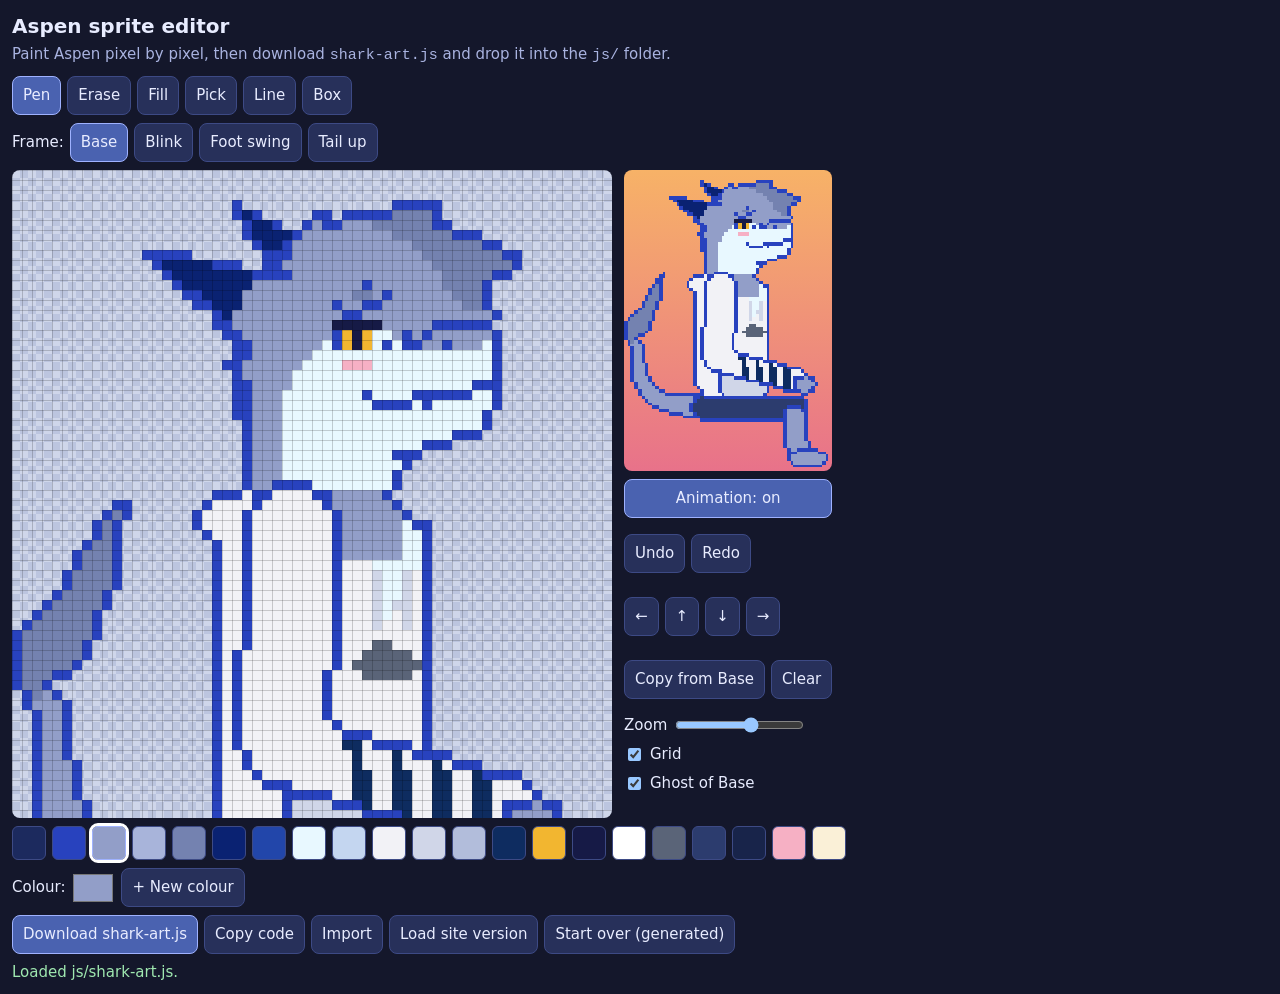
==== commit ae96519c: "gub" ====
--- a/editor.html
+++ b/editor.html
@@ -4,12 +4,11 @@
 <meta charset="utf-8">
 <meta name="viewport" content="width=device-width,initial-scale=1">
 <meta name="robots" content="noindex, nofollow">
-<title>Header editor</title>
+<title>Aspen sprite editor</title>
 <style>
 :root{color-scheme:dark}
 body{margin:0;padding:12px;background:#14172b;color:#e8ecff;font:15px/1.4 system-ui,sans-serif}
 h1{font-size:20px;margin:0 0 4px}
-h2{font-size:16px;margin:12px 0 4px}
 .s{margin:0 0 10px;color:#a9b3e0}
 button,.btn{background:#27305a;color:inherit;border:1px solid #3d4a85;border-radius:8px;padding:8px 10px;font:inherit;cursor:pointer}
 button.on{background:#4a62b0;border-color:#9fb2ff}
@@ -19,278 +18,120 @@
 #cv{display:block;touch-action:none;image-rendering:pixelated;cursor:crosshair}
 .sw{width:34px;height:34px;padding:0;border-radius:6px}
 .sw.on{outline:3px solid #fff}
-#pv{image-rendering:pixelated;background:linear-gradient(#f7b267,#e8728a);border-radius:8px;display:block;max-width:100%}
+#pv{image-rendering:pixelated;background:linear-gradient(#f7b267,#e8728a);border-radius:8px;display:block}
 #cc{width:44px;height:36px;padding:0;border:0;background:none}
 #msg{color:#9fe8b0;min-height:1.4em}
 #out{display:none;width:100%;height:120px;margin-top:8px;background:#0d1020;color:#e8ecff}
 label{display:flex;gap:6px;align-items:center}
 .side{display:flex;flex-direction:column;gap:8px}
-#hdr{display:block;width:100%;max-width:1000px;image-rendering:pixelated;image-rendering:crisp-edges;border-radius:8px;background:#251f4d}
-#assets button .dot{display:inline-block;width:7px;height:7px;border-radius:50%;background:#9fe8b0;margin-left:6px}
-.grp{margin:10px 0}
-.grp b{display:block;margin-bottom:2px;color:#a9b3e0;font-weight:600}
-.cs input,.cl input{width:44px;height:34px;padding:0;border:0;background:none;cursor:pointer}
-.cl{min-width:230px}
 </style>
 </head>
 <body>
-<h1>Header editor</h1>
-<p class="s">Pick any part of the header below, paint it pixel by pixel, then download <code>header-art.js</code> and replace the one in the <code>js/</code> folder. The preview above is live.</p>
-
-<canvas id="hdr" width="400" height="150" aria-label="Live preview of the header"></canvas>
-
-<div class="bar" id="assets"></div>
-
-<div id="sp">
-  <div class="bar" id="tools"></div>
-  <div class="bar multi"><span>Frame:</span><span class="bar" id="tabs" style="margin:0"></span></div>
-
-  <div class="row">
-    <div class="wrap" id="wrap"><canvas id="cv"></canvas></div>
-    <div class="side">
-      <canvas id="pv" width="162" height="234"></canvas>
-      <button id="an" class="on">Animation: on</button>
-      <div class="bar"><button id="undo">Undo</button><button id="redo">Redo</button></div>
-      <div class="bar"><button id="nL">&larr;</button><button id="nU">&uarr;</button><button id="nD">&darr;</button><button id="nR">&rarr;</button></div>
-      <div class="bar"><button id="cfb" class="multi">Copy from first frame</button><button id="clr">Clear</button></div>
-      <label>Zoom <input type="range" id="z" min="3" max="40"></label>
-      <label><input type="checkbox" id="gr" checked> Grid</label>
-      <label class="multi"><input type="checkbox" id="on" checked> Ghost of first frame</label>
-    </div>
+<h1>Aspen sprite editor</h1>
+<p class="s">Paint Aspen pixel by pixel, then download <code>shark-art.js</code> and drop it into the <code>js/</code> folder.</p>
+
+<div class="bar" id="tools"></div>
+<div class="bar"><span>Frame:</span><span class="bar" id="tabs" style="margin:0"></span></div>
+
+<div class="row">
+  <div class="wrap" id="wrap"><canvas id="cv"></canvas></div>
+  <div class="side">
+    <canvas id="pv" width="162" height="234"></canvas>
+    <button id="an" class="on">Animation: on</button>
+    <div class="bar"><button id="undo">Undo</button><button id="redo">Redo</button></div>
+    <div class="bar"><button id="nL">&larr;</button><button id="nU">&uarr;</button><button id="nD">&darr;</button><button id="nR">&rarr;</button></div>
+    <div class="bar"><button id="cfb">Copy from Base</button><button id="clr">Clear</button></div>
+    <label>Zoom <input type="range" id="z" min="4" max="14"></label>
+    <label><input type="checkbox" id="gr" checked> Grid</label>
+    <label><input type="checkbox" id="on" checked> Ghost of Base</label>
   </div>
-
-  <div class="bar" id="pal"></div>
-  <div class="bar"><span>Colour:</span><input type="color" id="cc"><button id="add">+ New colour</button></div>
-  <div class="bar"><button id="ra">Reset this part</button></div>
 </div>
 
-<div id="colp" style="display:none"></div>
+<div class="bar" id="pal"></div>
+<div class="bar"><span>Colour:</span><input type="color" id="cc"><button id="add">+ New colour</button></div>
 
 <div class="bar">
-  <button id="dl" class="on">Download header-art.js</button>
+  <button id="dl" class="on">Download shark-art.js</button>
   <button id="cp">Copy code</button>
   <label class="btn">Import <input type="file" id="imp" accept=".js,.json,.txt" hidden></label>
   <button id="ld">Load site version</button>
-  <button id="rs">Start over (built-in art)</button>
+  <button id="rs">Start over (generated)</button>
 </div>
 <div id="msg"></div>
 <textarea id="out" readonly></textarea>
 
-<script src="js/header-art.js"></script>
 <script src="js/shark.js"></script>
-<script src="js/scene.js"></script>
+<script src="js/shark-art.js"></script>
 <script>
 (function () {
   'use strict';
-  var S = window.AspenSprite, SC = window.AspenScene;
+  var S = window.AspenSprite, SW = S.SW, SH = S.SH, PAL = S.PAL;
+  var ORIG = JSON.parse(JSON.stringify(PAL));
   var $ = function (i) { return document.getElementById(i); };
-  var CHARS = 'abcdefghijklmnopqrstuvwxyzABCDEFGHIJKLMNOPQRSTUVWXYZ0123456789';
-  var KEY = 'aspen-header-draft', OLD_KEY = 'aspen-sprite-draft';
-  var PAL = S.PAL, ORIG = jc(PAL);
-
-  // what the live site is using right now (captured before the editor swaps in its own copy)
-  var SITE_HDR = window.AspenHeaderArt ? jc(window.AspenHeaderArt) : null;
-  var SITE_SHARK = window.AspenSpriteArt ? jc(window.AspenSpriteArt) : null;
-
-  var FNAME = { base: 'Base', blink: 'Blink', swing: 'Foot swing', tail: 'Tail up', up: 'Wings up', down: 'Wings down' };
-  var LIST = [{ id: 'shark', label: 'Shark', w: S.SW, h: S.SH, frames: ['base', 'blink', 'swing', 'tail'] }].concat(
-    SC.ASSETS.map(function (a) { return { id: a.id, label: a.label, w: a.w, h: a.h, frames: a.frames }; })
-  );
-  var BYID = {};
-  LIST.forEach(function (d) { BYID[d.id] = d; });
-
-  var DF = {};            // built-in art for every asset (never changes)
-  var ST = {};            // working copy: ST[id] = { pal: {key: '#hex'}, frames: { name: grid } }
-  var COL = {};           // working scene colours
-  var cur = 'shark', frame = 'base', mode = 'sprite', tool = 'pen', pk = 'b';
-  var SW = S.SW, SH = S.SH;
-  var undo = {}, redo = {};
-  var zoom = 8, down = false, last = null, start = null, snap = null, anim = true, t = 0, sceneDirty = true, scene = null;
+  var NAMES = ['base', 'blink', 'swing', 'tail'];
+  var LABEL = { base: 'Base', blink: 'Blink', swing: 'Foot swing', tail: 'Tail up' };
+  var F = {}, undo = {}, redo = {}, cur = 'base', tool = 'pen', col = 'b';
+  var zoom = Math.max(4, Math.min(10, Math.floor((window.innerWidth - 24) / SW)));
+  var down = false, last = null, start = null, snap = null, anim = true, t = 0, KEY = 'aspen-sprite-draft';
   var cv = $('cv'), cx = cv.getContext('2d'), pv = $('pv'), pc = pv.getContext('2d');
-  var hdr = $('hdr'), hc = hdr.getContext('2d');
-  var T0 = performance.now();
-
-  /* ---------- small helpers ---------- */
-  function jc(o) { return JSON.parse(JSON.stringify(o)); }
-  function cloneGrid(g) { return g.map(function (r) { return r.slice(); }); }
+
+  function clone(g) { return g.map(function (r) { return r.slice(); }); }
   function rows(g) { return g.map(function (r) { return r.join(''); }); }
   function toGrid(rs) { return rs.map(function (r) { return r.split(''); }); }
   function blank() { var g = []; for (var y = 0; y < SH; y++) g.push(new Array(SW).fill('.')); return g; }
   function same(a, b) { return rows(a).join('|') === rows(b).join('|'); }
-  function mk(w, h) { var c = document.createElement('canvas'); c.width = w; c.height = h; return c; }
-  function pal() { return ST[cur].pal; }
-  function G() { return ST[cur].frames[frame]; }
-  function setG(g) { ST[cur].frames[frame] = g; }
-  function hk() { return cur + '|' + frame; }
-  function msg(s) { $('msg').textContent = s; setTimeout(function () { $('msg').textContent = ''; }, 2500); }
-  function hex(v) { return ('0' + v.toString(16)).slice(-2); }
-
-  function freeKey(p) {
-    for (var i = 0; i < CHARS.length; i++) if (!(CHARS.charAt(i) in p)) return CHARS.charAt(i);
-    return '';
-  }
-  // read a canvas into a grid of palette letters, adding new colours to pal as they turn up
-  function canvasToGrid(c, p, rev) {
-    var w = c.width, h = c.height, d = c.getContext('2d').getImageData(0, 0, w, h).data, g = [];
-    for (var y = 0; y < h; y++) {
-      var row = [];
-      for (var x = 0; x < w; x++) {
-        var i = (y * w + x) * 4;
-        if (d[i + 3] < 128) { row.push('.'); continue; }
-        var col = '#' + hex(d[i]) + hex(d[i + 1]) + hex(d[i + 2]);
-        if (!(col in rev)) { var k = freeKey(p); p[k] = col; rev[col] = k; }
-        row.push(rev[col]);
-      }
-      g.push(row);
-    }
-    return g;
-  }
-  function renderGrid(g, p) {
-    var c = mk(g[0].length, g.length), x = c.getContext('2d');
-    for (var y = 0; y < g.length; y++) for (var i = 0; i < g[0].length; i++) {
-      var k = g[y][i]; if (k === '.') continue;
-      x.fillStyle = p[k] || '#f0f'; x.fillRect(i, y, 1, 1);
-    }
-    return c;
-  }
-
-  /* ---------- built-in art and loading ---------- */
-  function buildDefaults() {
-    DF.shark = { pal: jc(PAL), frames: { base: S.buildProc({}), blink: S.buildProc({ blink: true }), swing: S.buildProc({ swing: 1 }), tail: S.buildProc({ tail: 2 }) } };
-    SC.ASSETS.forEach(function (a) {
-      var p = {}, rev = {}, fr = {};
-      a.frames.forEach(function (f) { fr[f] = canvasToGrid(SC.defaultCanvas(a.id, f, mk), p, rev); });
-      DF[a.id] = { pal: p, frames: fr };
-    });
-  }
-  function cloneAsset(d) {
-    var o = { pal: jc(d.pal), frames: {} };
-    Object.keys(d.frames).forEach(function (f) { o.frames[f] = cloneGrid(d.frames[f]); });
+  function art() {
+    var o = { pal: {}, base: rows(F.base) };
+    Object.keys(PAL).forEach(function (k) { o.pal[k] = PAL[k]; });
+    NAMES.slice(1).forEach(function (n) { if (!same(F[n], F.base)) o[n] = rows(F[n]); });
     return o;
   }
-  // the shark's colours live in the shared S.PAL object so the sprite code and the editor always agree
-  function setSharkPal(p) {
-    Object.keys(PAL).forEach(function (k) { delete PAL[k]; });
-    Object.keys(p).forEach(function (k) { PAL[k] = p[k]; });
-    ST.shark.pal = PAL;
-  }
-  function rowsOk(r, def) {
-    if (!Array.isArray(r) || r.length !== def.h) return false;
-    return r.every(function (s) { return typeof s === 'string' && s.length === def.w; });
-  }
-  function applySprite(id, d) {
-    var def = BYID[id];
-    if (!d || !d.frames) return;
-    var first = d.frames[Object.keys(d.frames)[0]];
-    if (!rowsOk(first, def)) return;
-    var p = {};
-    Object.keys(d.pal || {}).forEach(function (k) { p[k] = d.pal[k]; });
-    var fr = {};
-    def.frames.forEach(function (f) { var r = d.frames[f] || first; fr[f] = toGrid(rowsOk(r, def) ? r : first); });
-    ST[id] = { pal: p, frames: fr };
-  }
-  function applyShark(a) {
-    if (!a || !rowsOk(a.base, BYID.shark)) return;
+  function resetHist() { NAMES.forEach(function (n) { undo[n] = []; redo[n] = []; }); }
+  function restorePal() { Object.keys(PAL).forEach(function (k) { delete PAL[k]; }); Object.keys(ORIG).forEach(function (k) { PAL[k] = ORIG[k]; }); }
+  function loadProc() {
+    restorePal();
+    F.base = S.buildProc({}); F.blink = S.buildProc({ blink: true });
+    F.swing = S.buildProc({ swing: 1 }); F.tail = S.buildProc({ tail: 2 });
+  }
+  function loadArt(a) {
     Object.keys(a.pal || {}).forEach(function (k) { PAL[k] = a.pal[k]; });
-    var f = ST.shark.frames;
-    f.base = toGrid(a.base);
-    ['blink', 'swing', 'tail'].forEach(function (n) { f[n] = rowsOk(a[n], BYID.shark) ? toGrid(a[n]) : cloneGrid(f.base); });
-  }
-  function colOk(k, v) {
-    var d = SC.DEFAULT_COLORS[k];
-    if (d === undefined) return false;
-    return Array.isArray(d) ? (Array.isArray(v) && v.length === d.length) : typeof v === 'string';
-  }
-  function loadAll(h, shark) {
-    h = h || {};
-    LIST.forEach(function (d) { ST[d.id] = cloneAsset(DF[d.id]); });
-    setSharkPal(DF.shark.pal);
-    COL = jc(SC.DEFAULT_COLORS);
-    Object.keys(h.colors || {}).forEach(function (k) { if (colOk(k, h.colors[k])) COL[k] = jc(h.colors[k]); });
-    Object.keys(h.sprites || {}).forEach(function (id) { if (id !== 'shark' && BYID[id]) applySprite(id, h.sprites[id]); });
-    if (shark) applyShark(shark);
-  }
-  function resetAsset(id) {
-    ST[id] = cloneAsset(DF[id]);
-    if (id === 'shark') setSharkPal(DF.shark.pal);
-  }
-
-  /* ---------- what gets saved ---------- */
-  function usedPal(st) {
-    var used = {}, o = {};
-    Object.keys(st.frames).forEach(function (f) { st.frames[f].forEach(function (r) { r.forEach(function (k) { if (k !== '.') used[k] = 1; }); }); });
-    Object.keys(used).forEach(function (k) { o[k] = st.pal[k] || '#ff00ff'; });
-    return o;
-  }
-  function sig(id, st) {
-    var fr = {};
-    Object.keys(st.frames).forEach(function (f) { fr[f] = rows(st.frames[f]); });
-    return JSON.stringify({ p: id === 'shark' ? st.pal : usedPal(st), f: fr });
-  }
-  function modified(id) { return sig(id, ST[id]) !== sig(id, DF[id]); }
-  function sharkArt() {
-    var f = ST.shark.frames, o = { pal: {}, base: rows(f.base) };
-    Object.keys(PAL).forEach(function (k) { o.pal[k] = PAL[k]; });
-    ['blink', 'swing', 'tail'].forEach(function (n) { if (!same(f[n], f.base)) o[n] = rows(f[n]); });
-    return o;
-  }
-  // only parts you changed are written, so everything else keeps using the built-in art
-  function exportObj() {
-    var h = { colors: {}, sprites: {} }, shark = null;
-    LIST.forEach(function (d) {
-      if (!modified(d.id)) return;
-      if (d.id === 'shark') { shark = sharkArt(); return; }
-      var st = ST[d.id], o = { pal: usedPal(st), frames: {} };
-      d.frames.forEach(function (f) { o.frames[f] = rows(st.frames[f]); });
-      h.sprites[d.id] = o;
-    });
-    Object.keys(COL).forEach(function (k) { if (JSON.stringify(COL[k]) !== JSON.stringify(SC.DEFAULT_COLORS[k])) h.colors[k] = jc(COL[k]); });
-    return { hdr: h, shark: shark };
-  }
-  function save() { try { localStorage.setItem(KEY, JSON.stringify(exportObj())); } catch (e) {} }
-  function applyGlobals() {
-    var o = exportObj();
-    window.AspenHeaderArt = o.hdr;
-    window.AspenSpriteArt = o.shark || undefined;
-  }
+    F.base = toGrid(a.base);
+    NAMES.slice(1).forEach(function (n) { F[n] = a[n] ? toGrid(a[n]) : clone(F.base); });
+  }
+  function hash(t) { var h = 0; for (var i = 0; i < t.length; i++) h = (h * 31 + t.charCodeAt(i)) | 0; return String(h); }
+  var SIG = window.AspenSpriteArt ? hash(JSON.stringify(window.AspenSpriteArt)) : 'none';   // changes whenever js/shark-art.js changes
+  function fits(a) { return !!(a && a.base && a.base.length === SH && a.base[0].length === SW); }
+  function dims(a) { return a.base[0].length + 'x' + a.base.length; }
+  function save() { try { localStorage.setItem(KEY, JSON.stringify({ sig: SIG, art: art() })); } catch (e) {} }
+  function msg(s, ms) { $('msg').textContent = s; setTimeout(function () { $('msg').textContent = ''; }, ms || 2500); }
 
   /* ---------- drawing the editor canvas ---------- */
   function paint(g) {
-    var p = pal();
     for (var y = 0; y < SH; y++) for (var x = 0; x < SW; x++) {
       var k = g[y][x]; if (k === '.') continue;
-      cx.fillStyle = p[k] || '#f0f'; cx.fillRect(x * zoom, y * zoom, zoom, zoom);
+      cx.fillStyle = PAL[k] || '#f0f'; cx.fillRect(x * zoom, y * zoom, zoom, zoom);
     }
   }
   function draw() {
-    var f0 = BYID[cur].frames[0];
     cx.clearRect(0, 0, cv.width, cv.height);
-    if ($('on').checked && frame !== f0) { cx.globalAlpha = 0.3; paint(ST[cur].frames[f0]); cx.globalAlpha = 1; }
-    paint(G());
+    if ($('on').checked && cur !== 'base') { cx.globalAlpha = 0.3; paint(F.base); cx.globalAlpha = 1; }
+    paint(F[cur]);
     if ($('gr').checked && zoom >= 6) {
       cx.strokeStyle = 'rgba(0,0,0,.18)'; cx.lineWidth = 1; cx.beginPath();
       for (var x = 0; x <= SW; x++) { cx.moveTo(x * zoom + 0.5, 0); cx.lineTo(x * zoom + 0.5, SH * zoom); }
       for (var y = 0; y <= SH; y++) { cx.moveTo(0, y * zoom + 0.5); cx.lineTo(SW * zoom, y * zoom + 0.5); }
       cx.stroke();
     }
-    if (cur === 'shark') {                                                   // deck surface (hips sit just above this line)
-      cx.strokeStyle = '#ff5a5a'; cx.setLineDash([5, 4]); cx.beginPath();
-      cx.moveTo(0, S.SEAT * zoom); cx.lineTo(SW * zoom, S.SEAT * zoom); cx.stroke(); cx.setLineDash([]);
-    }
-  }
-  function size() {
-    cv.width = SW * zoom; cv.height = SH * zoom; cv.style.width = cv.width + 'px'; cv.style.height = cv.height + 'px';
-    var ps = Math.max(1, Math.min(12, Math.floor(240 / Math.max(SW, SH))));
-    pv.width = SW * ps; pv.height = SH * ps;
-    draw();
-  }
+    cx.strokeStyle = '#ff5a5a'; cx.setLineDash([5, 4]); cx.beginPath();   // deck surface (hips sit just above this line)
+    cx.moveTo(0, S.SEAT * zoom); cx.lineTo(SW * zoom, S.SEAT * zoom); cx.stroke(); cx.setLineDash([]);
+  }
+  function size() { cv.width = SW * zoom; cv.height = SH * zoom; cv.style.width = cv.width + 'px'; cv.style.height = cv.height + 'px'; draw(); }
+  function mk(w, h) { var c = document.createElement('canvas'); c.width = w; c.height = h; return c; }
   function preview(opt) {
-    opt = opt || {};
-    var g = cur === 'shark' ? S.fromArt(sharkArt(), opt) : ST[cur].frames[opt.frame || frame];
-    var c = renderGrid(g, pal());
+    var c = S.toCanvas(S.fromArt(art(), opt || {}), mk);
     pc.imageSmoothingEnabled = false; pc.clearRect(0, 0, pv.width, pv.height); pc.drawImage(c, 0, 0, pv.width, pv.height);
   }
-  function after() { draw(); save(); preview(); bar(); sceneDirty = true; }
+  function after() { draw(); save(); preview(); }
 
   /* ---------- tools ---------- */
   function put(g, x, y, k) { if (x >= 0 && y >= 0 && x < SW && y < SH) g[y][x] = k; }
@@ -305,195 +146,106 @@
     var tg = g[y][x]; if (tg === k) return; var st = [[x, y]];
     while (st.length) { var p = st.pop(), px = p[0], py = p[1]; if (px < 0 || py < 0 || px >= SW || py >= SH || g[py][px] !== tg) continue; g[py][px] = k; st.push([px + 1, py], [px - 1, py], [px, py + 1], [px, py - 1]); }
   }
-  function push() {
-    var key = hk(); undo[key] = undo[key] || [];
-    undo[key].push(JSON.stringify(rows(G()))); if (undo[key].length > 100) undo[key].shift(); redo[key] = [];
-  }
-  function doUndo() {
-    var key = hk(), u = undo[key]; if (!u || !u.length) return;
-    redo[key] = redo[key] || []; redo[key].push(JSON.stringify(rows(G()))); setG(toGrid(JSON.parse(u.pop()))); after();
-  }
-  function doRedo() {
-    var key = hk(), r = redo[key]; if (!r || !r.length) return;
-    undo[key] = undo[key] || []; undo[key].push(JSON.stringify(rows(G()))); setG(toGrid(JSON.parse(r.pop()))); after();
-  }
+  function push() { undo[cur].push(JSON.stringify(rows(F[cur]))); if (undo[cur].length > 100) undo[cur].shift(); redo[cur] = []; }
+  function doUndo() { var u = undo[cur]; if (!u.length) return; redo[cur].push(JSON.stringify(rows(F[cur]))); F[cur] = toGrid(JSON.parse(u.pop())); after(); }
+  function doRedo() { var r = redo[cur]; if (!r.length) return; undo[cur].push(JSON.stringify(rows(F[cur]))); F[cur] = toGrid(JSON.parse(r.pop())); after(); }
   function nudge(dx, dy) {
-    push(); var g = G(), n = blank();
+    push(); var g = F[cur], n = blank();
     for (var y = 0; y < SH; y++) for (var x = 0; x < SW; x++) { var nx = x + dx, ny = y + dy; if (nx >= 0 && ny >= 0 && nx < SW && ny < SH) n[ny][nx] = g[y][x]; }
-    setG(n); after();
+    F[cur] = n; after();
   }
   function pos(e) { var r = cv.getBoundingClientRect(); return [Math.floor((e.clientX - r.left) / r.width * SW), Math.floor((e.clientY - r.top) / r.height * SH)]; }
 
   cv.addEventListener('pointerdown', function (e) {
     e.preventDefault(); var p = pos(e);
     if (p[0] < 0 || p[1] < 0 || p[0] >= SW || p[1] >= SH) return;
-    var g = G(), k = tool === 'erase' ? '.' : pk;
-    if (tool === 'pick') { var c = g[p[1]][p[0]]; if (c !== '.') { pk = c; tool = 'pen'; ui(); } return; }
-    cv.setPointerCapture(e.pointerId); push(); down = true; start = last = p; snap = cloneGrid(g);
+    var g = F[cur], k = tool === 'erase' ? '.' : col;
+    if (tool === 'pick') { var c = g[p[1]][p[0]]; if (c !== '.') { col = c; tool = 'pen'; ui(); } return; }
+    cv.setPointerCapture(e.pointerId); push(); down = true; start = last = p; snap = clone(g);
     if (tool === 'fill') fill(g, p[0], p[1], k); else if (tool === 'pen' || tool === 'erase') put(g, p[0], p[1], k);
     draw();
   });
   cv.addEventListener('pointermove', function (e) {
-    if (!down) return; var p = pos(e), k = tool === 'erase' ? '.' : pk;
-    if (tool === 'pen' || tool === 'erase') { line(G(), last[0], last[1], p[0], p[1], k); last = p; }
-    else if (tool === 'line' || tool === 'box') { setG(cloneGrid(snap)); (tool === 'line' ? line : box)(G(), start[0], start[1], p[0], p[1], k); }
+    if (!down) return; var p = pos(e), k = tool === 'erase' ? '.' : col;
+    if (tool === 'pen' || tool === 'erase') { line(F[cur], last[0], last[1], p[0], p[1], k); last = p; }
+    else if (tool === 'line' || tool === 'box') { F[cur] = clone(snap); (tool === 'line' ? line : box)(F[cur], start[0], start[1], p[0], p[1], k); }
     draw();
   });
-  function up() { if (down) { down = false; save(); preview(); bar(); sceneDirty = true; } }
+  function up() { if (down) { down = false; save(); preview(); } }
   cv.addEventListener('pointerup', up); cv.addEventListener('pointercancel', up);
 
   /* ---------- interface ---------- */
-  function bar() {
-    $('assets').innerHTML = LIST.map(function (d) {
-      return '<button data-a="' + d.id + '"' + (mode === 'sprite' && cur === d.id ? ' class="on"' : '') + '>' + d.label + (modified(d.id) ? '<span class="dot"></span>' : '') + '</button>';
-    }).join('') + '<button data-a="colors"' + (mode === 'colors' ? ' class="on"' : '') + '>Scene colours</button>';
-  }
   function ui() {
-    var d = BYID[cur], p = pal();
     $('tools').innerHTML = [['pen', 'Pen'], ['erase', 'Erase'], ['fill', 'Fill'], ['pick', 'Pick'], ['line', 'Line'], ['box', 'Box']].map(function (x) {
       return '<button data-t="' + x[0] + '"' + (tool === x[0] ? ' class="on"' : '') + '>' + x[1] + '</button>';
     }).join('');
-    $('tabs').innerHTML = d.frames.map(function (n) { return '<button data-f="' + n + '"' + (frame === n ? ' class="on"' : '') + '>' + (FNAME[n] || n) + '</button>'; }).join('');
-    Array.prototype.forEach.call(document.querySelectorAll('.multi'), function (el) { el.style.display = d.frames.length > 1 ? '' : 'none'; });
-    $('pal').innerHTML = Object.keys(p).map(function (k) {
-      return '<button class="sw' + (pk === k ? ' on' : '') + '" data-k="' + k + '" style="background:' + p[k] + '" title="' + k + '"></button>';
+    $('tabs').innerHTML = NAMES.map(function (n) { return '<button data-f="' + n + '"' + (cur === n ? ' class="on"' : '') + '>' + LABEL[n] + '</button>'; }).join('');
+    $('pal').innerHTML = Object.keys(PAL).map(function (k) {
+      return '<button class="sw' + (col === k ? ' on' : '') + '" data-k="' + k + '" style="background:' + PAL[k] + '" title="' + k + '"></button>';
     }).join('');
-    if ($('cc').value !== p[pk]) $('cc').value = p[pk] || '#000000';
-    bar();
-  }
-  function zoomFor(w) { return Math.max(4, Math.min(w <= 20 ? 32 : w <= 50 ? 16 : 10, Math.floor((window.innerWidth - 24) / w))); }
-  function selectAsset(id) {
-    if (id === 'colors') mode = 'colors';
-    else {
-      mode = 'sprite'; cur = id; frame = BYID[id].frames[0]; SW = BYID[id].w; SH = BYID[id].h; zoom = zoomFor(SW);
-      var p = pal(); if (!(pk in p)) pk = Object.keys(p)[0];
-      $('z').value = zoom;
-    }
-    $('sp').style.display = mode === 'sprite' ? '' : 'none';
-    $('colp').style.display = mode === 'colors' ? '' : 'none';
-    ui();
-    if (mode === 'sprite') { size(); preview(); } else colRender();
-  }
-  $('assets').onclick = function (e) { var b = e.target.closest ? e.target.closest('button') : e.target, v = b && b.getAttribute('data-a'); if (v) selectAsset(v); };
+    if ($('cc').value !== PAL[col]) $('cc').value = PAL[col] || '#000000';
+  }
   $('tools').onclick = function (e) { var v = e.target.getAttribute('data-t'); if (v) { tool = v; ui(); } };
-  $('tabs').onclick = function (e) { var v = e.target.getAttribute('data-f'); if (v) { frame = v; ui(); draw(); preview(); } };
-  $('pal').onclick = function (e) { var v = e.target.getAttribute('data-k'); if (v) { pk = v; if (tool === 'erase' || tool === 'pick') tool = 'pen'; ui(); } };
-  $('cc').oninput = function () { pal()[pk] = this.value; ui(); draw(); after(); };
+  $('tabs').onclick = function (e) { var v = e.target.getAttribute('data-f'); if (v) { cur = v; ui(); draw(); } };
+  $('pal').onclick = function (e) { var v = e.target.getAttribute('data-k'); if (v) { col = v; if (tool === 'erase' || tool === 'pick') tool = 'pen'; ui(); } };
+  $('cc').oninput = function () { PAL[col] = this.value; ui(); draw(); save(); preview(); };
   $('add').onclick = function () {
-    var p = pal(), k = freeKey(p);
+    var cs = 'acefjklmoqrsuxzACDEIJKLMQRTUVXYZ0123456789', k = '';
+    for (var i = 0; i < cs.length; i++) if (!(cs[i] in PAL)) { k = cs[i]; break; }
     if (!k) { msg('Palette is full'); return; }
-    p[k] = '#ff00ff'; pk = k; tool = 'pen'; ui();
+    PAL[k] = '#ff00ff'; col = k; tool = 'pen'; ui();
   };
   $('undo').onclick = doUndo; $('redo').onclick = doRedo;
   $('nL').onclick = function () { nudge(-1, 0); }; $('nR').onclick = function () { nudge(1, 0); };
   $('nU').onclick = function () { nudge(0, -1); }; $('nD').onclick = function () { nudge(0, 1); };
-  $('cfb').onclick = function () { var f0 = BYID[cur].frames[0]; if (frame === f0) return; push(); setG(cloneGrid(ST[cur].frames[f0])); after(); };
-  $('clr').onclick = function () { push(); setG(blank()); after(); };
+  $('cfb').onclick = function () { if (cur === 'base') return; push(); F[cur] = clone(F.base); after(); };
+  $('clr').onclick = function () { push(); F[cur] = blank(); after(); };
   $('z').oninput = function () { zoom = +this.value; size(); };
   $('gr').onchange = draw; $('on').onchange = draw;
   $('an').onclick = function () { anim = !anim; this.textContent = 'Animation: ' + (anim ? 'on' : 'off'); this.className = anim ? 'on' : ''; if (!anim) preview(); };
-  $('ra').onclick = function () {
-    if (!confirm('Put ' + BYID[cur].label + ' back to the built-in art?')) return;
-    resetAsset(cur); undo = {}; redo = {}; selectAsset(cur); save(); sceneDirty = true;
-  };
   document.addEventListener('keydown', function (e) {
-    if (!(e.ctrlKey || e.metaKey) || mode !== 'sprite') return;
+    if (!(e.ctrlKey || e.metaKey)) return;
     if (e.key === 'z') { e.preventDefault(); e.shiftKey ? doRedo() : doUndo(); }
     else if (e.key === 'y') { e.preventDefault(); doRedo(); }
   });
-  function fresh() { undo = {}; redo = {}; selectAsset(mode === 'colors' ? 'colors' : cur); save(); sceneDirty = true; }
-  $('ld').onclick = function () { loadAll(SITE_HDR, SITE_SHARK); fresh(); msg('Loaded what the site uses right now'); };
-  $('rs').onclick = function () { if (confirm('Throw away all your edits and start from the built-in art?')) { loadAll(null, null); fresh(); } };
-
-  /* ---------- scene colours ---------- */
-  var SINGLES = [['walnut', 'Deck wood'], ['walnutDark', 'Deck wood, dark'], ['walnutDeep', 'Deck wood, darkest'], ['copper', 'Deck top and railing'],
-    ['amber', 'Warm highlights, mug, palm trunk edge'], ['gold', 'Light highlights'], ['forest', 'Grass and palm leaves'], ['moss', 'Grass and palm leaves, light']];
-  var SANDN = ['Wet edge', 'Damp sand', 'Dry sand', 'Dry sand, light', 'Sand top', 'Specks'];
-  function chip(k, i, v, label) {
-    return '<label class="cs" title="' + label + '"><input type="color" data-k="' + k + '"' + (i === null ? '' : ' data-i="' + i + '"') + ' value="' + v + '" aria-label="' + label + '"></label>';
-  }
-  function group(title, k, names) {
-    return '<div class="grp"><b>' + title + '</b><div class="bar">' + COL[k].map(function (v, i) { return chip(k, i, v, names ? names[i] : title + ' ' + (i + 1)); }).join('') + '</div></div>';
-  }
-  function colRender() {
-    $('colp').innerHTML = '<h2>Scene colours</h2><p class="s">These colour the sky, sea, sand, deck and plants. The sprites keep their own colours. Changes show in the header above straight away.</p>' +
-      group('Sky, top to horizon', 'sky') + group('Sea, horizon to shore', 'sea') + group('Sand', 'sand', SANDN) +
-      '<div class="grp"><b>Deck and plants</b><div class="bar">' + SINGLES.map(function (s) {
-        return '<label class="cl"><input type="color" data-k="' + s[0] + '" value="' + COL[s[0]] + '"> ' + s[1] + '</label>';
-      }).join('') + '</div></div><div class="bar"><button id="rc">Reset scene colours</button></div>';
-    $('rc').onclick = function () { COL = jc(SC.DEFAULT_COLORS); colRender(); save(); bar(); sceneDirty = true; };
-  }
-  $('colp').oninput = function (e) {
-    var el = e.target, k = el.getAttribute('data-k'); if (!k) return;
-    var i = el.getAttribute('data-i');
-    if (i === null) COL[k] = el.value; else COL[k][+i] = el.value;
-    save(); bar(); sceneDirty = true;
-  };
+  function fresh() { resetHist(); ui(); size(); preview(); save(); }
+  $('ld').onclick = function () { var a = window.AspenSpriteArt; if (fits(a)) { loadArt(a); fresh(); msg('Loaded js/shark-art.js'); } else { loadProc(); fresh(); msg(a && a.base ? 'js/shark-art.js is ' + dims(a) + ', editor expects ' + SW + 'x' + SH + '. Loaded the generated sprite instead.' : 'No art found in js/shark-art.js. Loaded the generated sprite.', 8000); } };
+  $('rs').onclick = function () { if (confirm('Throw away your edits and start from the generated sprite?')) { loadProc(); fresh(); } };
 
   /* ---------- export / import ---------- */
-  function text() {
-    var o = exportObj(), s = '/* Aspen header art, made with editor.html. Save this file as js/header-art.js and reload the site. */\n';
-    if (o.shark) s += 'window.AspenSpriteArt = ' + JSON.stringify(o.shark, null, 1) + ';\n';
-    s += 'window.AspenHeaderArt = ' + JSON.stringify(o.hdr, null, 1) + ';\n';
-    return s;
-  }
+  function text() { return '/* Aspen sprite art, made with editor.html. Put this file at js/shark-art.js and reload the site. */\nwindow.AspenSpriteArt = ' + JSON.stringify(art(), null, 1) + ';\n'; }
   $('dl').onclick = function () {
     var a = document.createElement('a'); a.href = URL.createObjectURL(new Blob([text()], { type: 'text/javascript' }));
-    a.download = 'header-art.js'; document.body.appendChild(a); a.click(); a.remove(); msg('Downloaded header-art.js');
+    a.download = 'shark-art.js'; document.body.appendChild(a); a.click(); a.remove(); msg('Downloaded shark-art.js');
   };
   function fallback(s) { var o = $('out'); o.style.display = 'block'; o.value = s; o.select(); msg('Select all and copy'); }
   $('cp').onclick = function () {
     var s = text();
     if (navigator.clipboard) navigator.clipboard.writeText(s).then(function () { msg('Copied!'); }, function () { fallback(s); }); else fallback(s);
   };
-  // pull the object literal that follows "window.<name> =" out of a file, honouring quotes
-  function grab(tx, name) {
-    var m = tx.indexOf('window.' + name); if (m < 0) return null;
-    var s = tx.indexOf('{', m); if (s < 0) return null;
-    var depth = 0, inStr = false, esc = false;
-    for (var i = s; i < tx.length; i++) {
-      var c = tx.charAt(i);
-      if (inStr) { if (esc) esc = false; else if (c === '\\') esc = true; else if (c === '"') inStr = false; continue; }
-      if (c === '"') inStr = true; else if (c === '{') depth++; else if (c === '}') { depth--; if (depth === 0) return JSON.parse(tx.slice(s, i + 1)); }
-    }
-    return null;
-  }
   $('imp').onchange = function () {
     var f = this.files[0]; if (!f) return; var r = new FileReader();
     r.onload = function () {
       try {
-        var h = grab(r.result, 'AspenHeaderArt'), sh = grab(r.result, 'AspenSpriteArt');
-        if (!h && !sh) { msg('That is not a header art file'); return; }
-        loadAll(h, sh); fresh(); msg('Imported');
+        var tx = r.result, a = JSON.parse(tx.slice(tx.indexOf('{'), tx.lastIndexOf('}') + 1));
+        if (fits(a)) { loadArt(a); fresh(); msg('Imported'); } else msg(a.base ? 'Wrong size: file is ' + dims(a) + ', editor expects ' + SW + 'x' + SH + ' (update js/shark.js too)' : 'That is not a sprite file', 8000);
       } catch (e) { msg('Could not read that file'); }
     };
     r.readAsText(f);
   };
 
   /* ---------- start ---------- */
-  buildDefaults();
-  var d = null, old = null;
-  try { d = JSON.parse(localStorage.getItem(KEY)); } catch (e) {}
-  try { old = JSON.parse(localStorage.getItem(OLD_KEY)); } catch (e) {}
-  if (d && (d.hdr || d.shark)) loadAll(d.hdr, d.shark);
-  else if (old && old.base) loadAll(SITE_HDR, old);                 // draft from the old sprite-only editor
-  else loadAll(SITE_HDR, SITE_SHARK);
-  selectAsset('shark');
-
-  // sprite preview animation
+  var d = null; try { d = JSON.parse(localStorage.getItem(KEY)); } catch (e) {}
+  var A0 = window.AspenSpriteArt, note = '';
+  if (d && d.sig === SIG && fits(d.art)) { loadArt(d.art); note = 'Restored your unsaved edits (js/shark-art.js is unchanged since you saved them). Press "Load site version" to discard them.'; }
+  else if (fits(A0)) { loadArt(A0); note = 'Loaded js/shark-art.js.'; }
+  else { loadProc(); note = A0 && A0.base ? 'js/shark-art.js is ' + dims(A0) + ' but this editor expects ' + SW + 'x' + SH + ' - replace js/shark.js and js/scene.js with the new ones too, then hard-refresh.' : 'No art in js/shark-art.js (or it did not load), so this is the generated sprite. Try a hard refresh.'; }
+  $('z').value = zoom; resetHist(); ui(); size(); preview(); msg(note, 9000);
   setInterval(function () {
-    if (!anim || mode !== 'sprite') return; t++;
-    if (cur === 'shark') preview({ blink: t % 12 === 0, swing: (t >> 2) & 1, tail: [0, 1, 2, 1][t % 4] });
-    else if (BYID[cur].frames.length > 1) preview({ frame: BYID[cur].frames[t % BYID[cur].frames.length] });
+    if (!anim) return; t++;
+    preview({ blink: t % 12 === 0, swing: (t >> 2) & 1, tail: [0, 1, 2, 1][t % 4] });
   }, 350);
-
-  // live header preview: rebuilt whenever something changed, drawn at the same chunky rate as the site
-  hc.imageSmoothingEnabled = false;
-  setInterval(function () {
-    if (sceneDirty) { applyGlobals(); scene = new SC.Scene(hdr.width, mk, S); sceneDirty = false; }
-    scene.draw(hc, (performance.now() - T0) / 1000);
-  }, 83);
 })();
 </script>
 </body>
-</html>
+</html>
